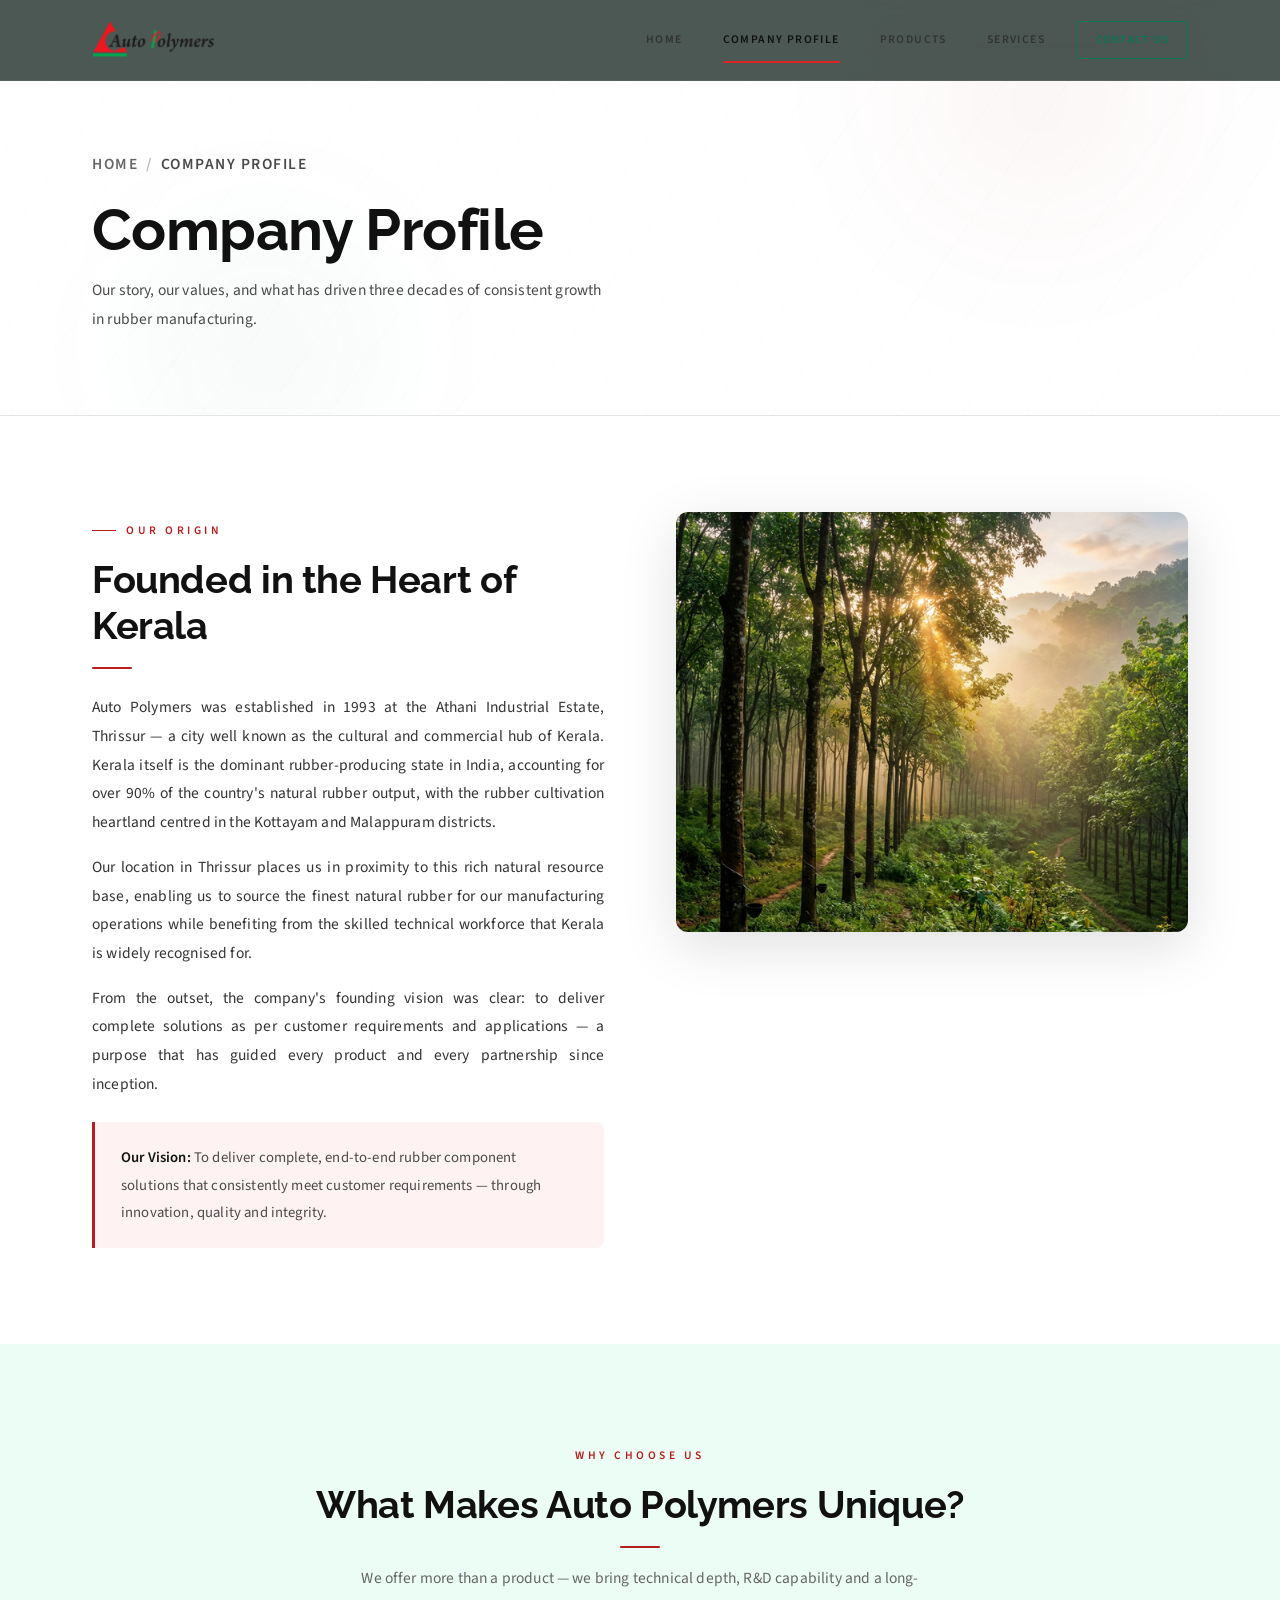
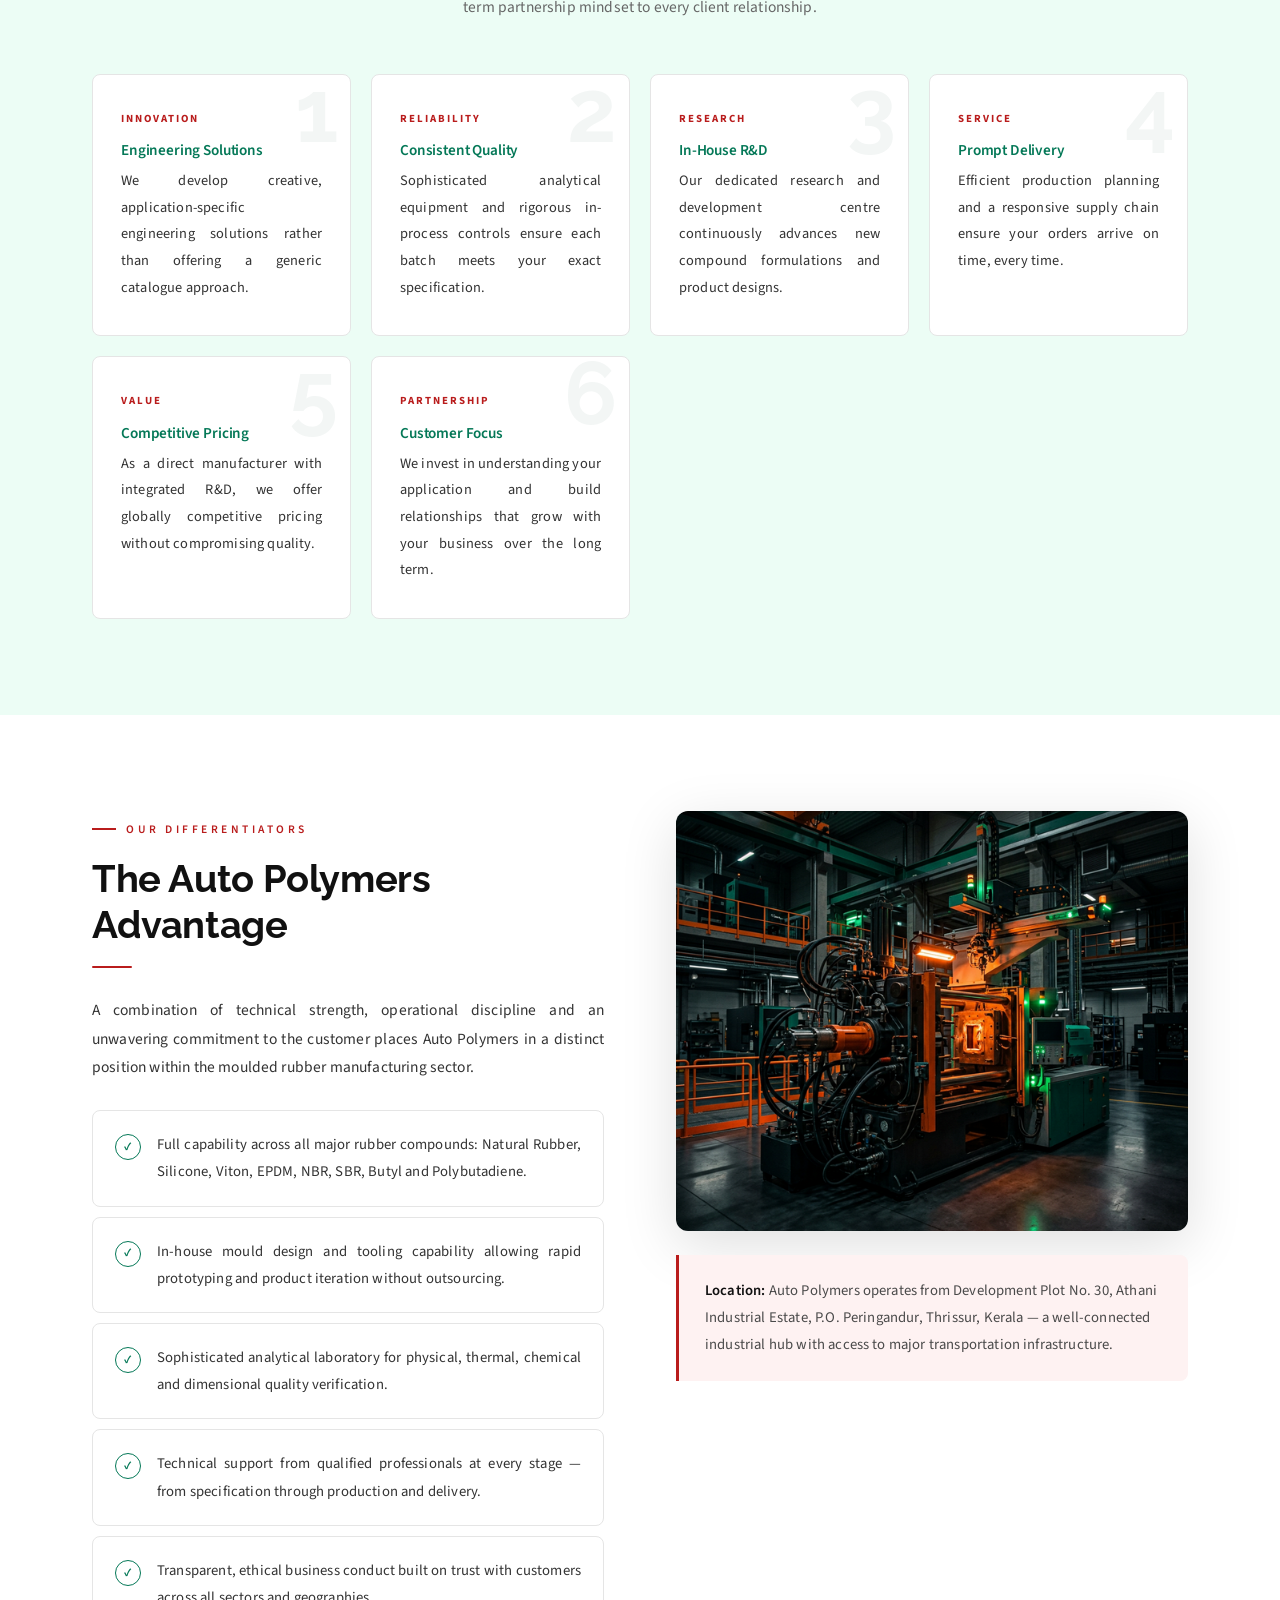
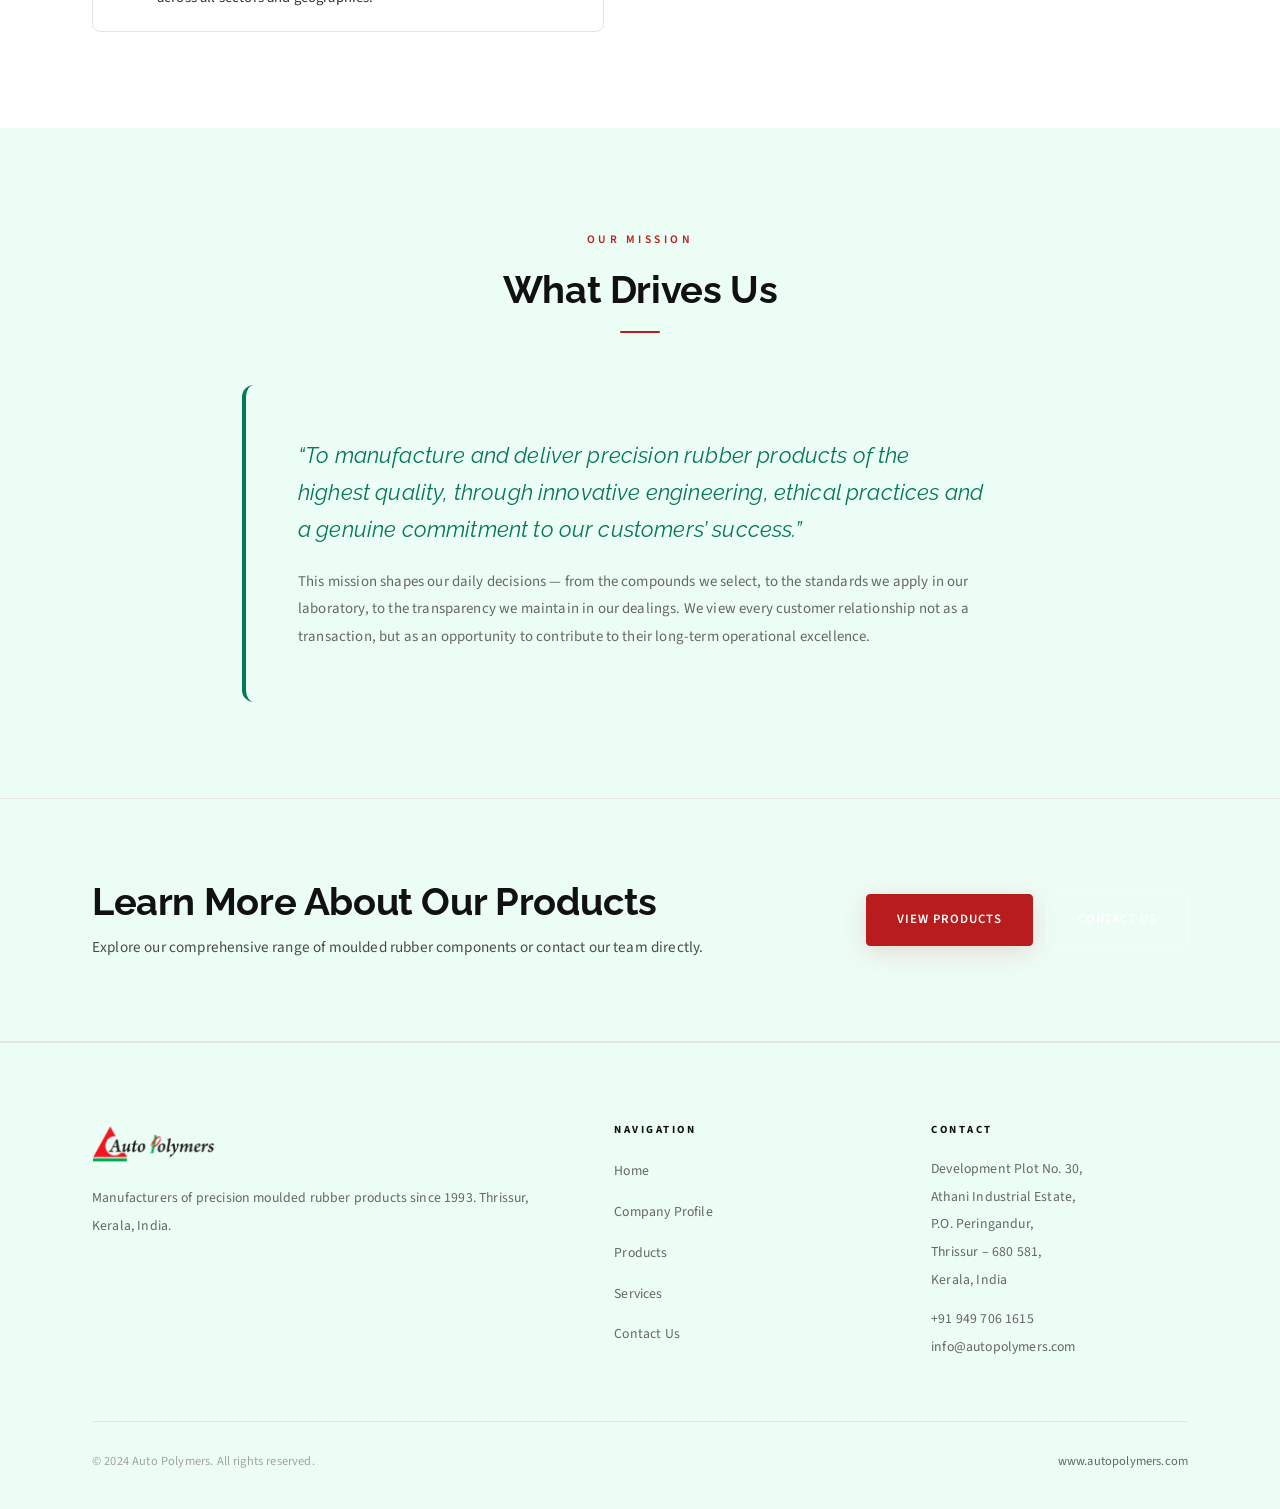
==== company.html @ 1cecef1c "Change to Light Professional Theme with Logo Colors" ====
<!DOCTYPE html>
<html lang="en">

<head>
    <meta charset="UTF-8" />
    <meta name="viewport" content="width=device-width,initial-scale=1.0" />
    <title>Company Profile – Auto Polymers</title>
    <meta name="description"
        content="Learn about Auto Polymers – founded 1993 in Thrissur, Kerala. A leading manufacturer of natural and synthetic moulded rubber products serving multiple industrial sectors." />
    <link rel="stylesheet" href="style.css?v=4" />
</head>

<body>
    <a href="contact.html" class="floating-cta" id="floatingCta">Contact Us <span class="arrow">&#8594;</span></a>
    <button class="back-top" id="backTop" onclick="window.scrollTo({top:0,behavior:'smooth'})"
        aria-label="Back to top">&#8593;</button>

    <nav class="navbar" id="navbar">
        <div class="container nav-inner">
            <a href="index.html" class="nav-logo"><img src="Logo.png" alt="Auto Polymers" /></a>
            <div class="nav-links" id="navLinks">
                <a href="index.html">Home</a>
                <a href="company.html" class="active">Company Profile</a>
                <a href="products.html">Products</a>
                <a href="services.html">Services</a>
                <a href="contact.html" class="nav-cta nav-skip">Contact Us</a>
            </div>
            <div class="nav-toggle" id="navToggle"><span></span><span></span><span></span></div>
        </div>
    </nav>

    <div class="page-hero">
        <div class="page-hero-glow glow-1"></div>
        <div class="page-hero-glow glow-2"></div>
        <div class="container page-hero-content">
            <p class="breadcrumb"><a href="index.html">Home</a><span class="sep">/</span>Company Profile</p>
            <h1>Company Profile</h1>
            <p>Our story, our values, and what has driven three decades of consistent growth in rubber manufacturing.
            </p>
        </div>
    </div>

    <!-- ORIGIN STORY -->
    <section class="section bg-white">
        <div class="container">
            <div class="two-col">
                <div class="reveal-left">
                    <span class="eyebrow">Our Origin</span>
                    <h2>Founded in the Heart of Kerala</h2>
                    <div class="rule" style="margin-bottom:24px;"></div>
                    <p>
                        Auto Polymers was established in 1993 at the Athani Industrial Estate, Thrissur &mdash; a city
                        well known as the cultural and commercial hub of Kerala. Kerala itself is the dominant
                        rubber-producing state in India, accounting for over 90% of the country's natural rubber output,
                        with the rubber cultivation heartland centred in the Kottayam and Malappuram districts.
                    </p>
                    <p style="margin-top:16px;">
                        Our location in Thrissur places us in proximity to this rich natural resource base, enabling us
                        to source the finest natural rubber for our manufacturing operations while benefiting from the
                        skilled technical workforce that Kerala is widely recognised for.
                    </p>
                    <p style="margin-top:16px;">
                        From the outset, the company's founding vision was clear: to deliver complete solutions as per
                        customer requirements and applications &mdash; a purpose that has guided every product and every
                        partnership since inception.
                    </p>
                    <div class="info-box">
                        <p><strong>Our Vision:</strong> To deliver complete, end-to-end rubber component solutions that
                            consistently meet customer requirements &mdash; through innovation, quality and integrity.
                        </p>
                    </div>
                </div>
                <div class="reveal-right rev-d1">
                    <div class="two-col-img">
                        <img src="kerala.png" alt="Rubber plantation in Kerala — origin of Auto Polymers" />
                    </div>
                </div>
            </div>
        </div>
    </section>

    <!-- UNIQUE FACTORS -->
    <section class="section bg-tint">
        <div class="container">
            <div class="sec-head center reveal">
                <span class="eyebrow">Why Choose Us</span>
                <h2>What Makes Auto Polymers Unique?</h2>
                <div class="rule"></div>
                <p>We offer more than a product — we bring technical depth, R&amp;D capability and a long-term
                    partnership mindset to every client relationship.</p>
            </div>
            <div class="unique-grid">
                <div class="unique-card reveal rev-d1">
                    <div class="unique-card-n">1</div>
                    <span class="uc-label">Innovation</span>
                    <h3>Engineering Solutions</h3>
                    <p>We develop creative, application-specific engineering solutions rather than offering a generic
                        catalogue approach.</p>
                </div>
                <div class="unique-card reveal rev-d2">
                    <div class="unique-card-n">2</div>
                    <span class="uc-label">Reliability</span>
                    <h3>Consistent Quality</h3>
                    <p>Sophisticated analytical equipment and rigorous in-process controls ensure each batch meets your
                        exact specification.</p>
                </div>
                <div class="unique-card reveal rev-d3">
                    <div class="unique-card-n">3</div>
                    <span class="uc-label">Research</span>
                    <h3>In-House R&amp;D</h3>
                    <p>Our dedicated research and development centre continuously advances new compound formulations and
                        product designs.</p>
                </div>
                <div class="unique-card reveal rev-d1">
                    <div class="unique-card-n">4</div>
                    <span class="uc-label">Service</span>
                    <h3>Prompt Delivery</h3>
                    <p>Efficient production planning and a responsive supply chain ensure your orders arrive on time,
                        every time.</p>
                </div>
                <div class="unique-card reveal rev-d2">
                    <div class="unique-card-n">5</div>
                    <span class="uc-label">Value</span>
                    <h3>Competitive Pricing</h3>
                    <p>As a direct manufacturer with integrated R&amp;D, we offer globally competitive pricing without
                        compromising quality.</p>
                </div>
                <div class="unique-card reveal rev-d3">
                    <div class="unique-card-n">6</div>
                    <span class="uc-label">Partnership</span>
                    <h3>Customer Focus</h3>
                    <p>We invest in understanding your application and build relationships that grow with your business
                        over the long term.</p>
                </div>
            </div>
        </div>
    </section>

    <!-- DIFFERENTIATORS -->
    <section class="section bg-white">
        <div class="container">
            <div class="two-col" style="align-items:start;">
                <div class="reveal-left">
                    <span class="eyebrow">Our Differentiators</span>
                    <h2>The Auto Polymers Advantage</h2>
                    <div class="rule" style="margin-bottom: 28px;"></div>
                    <p>
                        A combination of technical strength, operational discipline and an unwavering commitment to the
                        customer places Auto Polymers in a distinct position within the moulded rubber manufacturing
                        sector.
                    </p>
                    <div class="diff-list" style="margin-top:28px;">
                        <div class="diff-item">
                            <span class="diff-check">&#10003;</span>
                            <p>Full capability across all major rubber compounds: Natural Rubber, Silicone, Viton, EPDM,
                                NBR, SBR, Butyl and Polybutadiene.</p>
                        </div>
                        <div class="diff-item">
                            <span class="diff-check">&#10003;</span>
                            <p>In-house mould design and tooling capability allowing rapid prototyping and product
                                iteration without outsourcing.</p>
                        </div>
                        <div class="diff-item">
                            <span class="diff-check">&#10003;</span>
                            <p>Sophisticated analytical laboratory for physical, thermal, chemical and dimensional
                                quality verification.</p>
                        </div>
                        <div class="diff-item">
                            <span class="diff-check">&#10003;</span>
                            <p>Technical support from qualified professionals at every stage — from specification
                                through production and delivery.</p>
                        </div>
                        <div class="diff-item">
                            <span class="diff-check">&#10003;</span>
                            <p>Transparent, ethical business conduct built on trust with customers across all sectors
                                and geographies.</p>
                        </div>
                    </div>
                </div>
                <div class="reveal-right rev-d1">
                    <div class="two-col-img">
                        <img src="factory.png" alt="Auto Polymers manufacturing facility — Thrissur, Kerala" />
                    </div>
                    <div class="info-box" style="margin-top:24px;">
                        <p>
                            <strong>Location:</strong> Auto Polymers operates from Development Plot No. 30, Athani
                            Industrial Estate, P.O. Peringandur, Thrissur, Kerala &mdash; a well-connected industrial
                            hub with access to major transportation infrastructure.
                        </p>
                    </div>
                </div>
            </div>
        </div>
    </section>

    <!-- MISSION -->
    <section class="section bg-tint">
        <div class="container" style="max-width:860px;">
            <div class="sec-head center reveal">
                <span class="eyebrow">Our Mission</span>
                <h2>What Drives Us</h2>
                <div class="rule"></div>
            </div>
            <div class="mission-block reveal">
                <blockquote>
                    &ldquo;To manufacture and deliver precision rubber products of the highest quality, through
                    innovative engineering, ethical practices and a genuine commitment to our customers&rsquo;
                    success.&rdquo;
                </blockquote>
                <p>
                    This mission shapes our daily decisions &mdash; from the compounds we select, to the standards we
                    apply in our laboratory, to the transparency we maintain in our dealings. We view every customer
                    relationship not as a transaction, but as an opportunity to contribute to their long-term
                    operational excellence.
                </p>
            </div>
        </div>
    </section>

    <!-- CTA -->
    <div class="cta-band">
        <div class="container">
            <div class="cta-inner">
                <div class="reveal-left">
                    <h2>Learn More About Our Products</h2>
                    <p>Explore our comprehensive range of moulded rubber components or contact our team directly.</p>
                </div>
                <div class="btn-group reveal-right">
                    <a href="products.html" class="btn btn-orange">View Products</a>
                    <a href="contact.html" class="btn btn-ghost">Contact Us</a>
                </div>
            </div>
        </div>
    </div>

    <footer>
        <div class="container">
            <div class="footer-top">
                <div class="f-brand">
                    <img src="Logo.png" alt="Auto Polymers" />
                    <p>Manufacturers of precision moulded rubber products since 1993. Thrissur, Kerala, India.</p>
                </div>
                <div class="f-col">
                    <h4>Navigation</h4>
                    <ul>
                        <li><a href="index.html">Home</a></li>
                        <li><a href="company.html">Company Profile</a></li>
                        <li><a href="products.html">Products</a></li>
                        <li><a href="services.html">Services</a></li>
                        <li><a href="contact.html">Contact Us</a></li>
                    </ul>
                </div>
                <div class="f-col">
                    <h4>Contact</h4>
                    <p>Development Plot No. 30,<br />Athani Industrial Estate,<br />P.O. Peringandur,<br />Thrissur
                        &ndash; 680 581,<br />Kerala, India</p>
                    <p style="margin-top:12px;">
                        <a href="tel:+919497061615">+91 949 706 1615</a><br />
                        <a href="mailto:info@autopolymers.com">info@autopolymers.com</a>
                    </p>
                </div>
            </div>
            <div class="footer-bot">
                <p>&copy; 2024 Auto Polymers. All rights reserved.</p>
                <p><a href="http://www.autopolymers.com">www.autopolymers.com</a></p>
            </div>
        </div>
    </footer>

    <script>
        const nav = document.getElementById('navbar');
        window.addEventListener('scroll', () => nav.classList.toggle('scrolled', window.scrollY > 40));
        document.getElementById('navToggle').addEventListener('click', () => document.getElementById('navLinks').classList.toggle('open'));
        const floatingCta = document.getElementById('floatingCta'), backTop = document.getElementById('backTop');
        window.addEventListener('scroll', () => { const s = window.scrollY > 420; floatingCta.classList.toggle('visible', s); backTop.classList.toggle('visible', s); });
        const obs = new IntersectionObserver(es => es.forEach(e => { if (e.isIntersecting) e.target.classList.add('visible'); }), { threshold: 0.1 });
        document.querySelectorAll('.reveal,.reveal-left,.reveal-right').forEach(el => obs.observe(el));
    </script>
</body>

</html>
---- style.css ----
/* ============================================================
   AUTO POLYMERS — Corporate Design System v4
   Strict professional: no emojis, clean icons, serif headings
   ============================================================ */

@import url('https://fonts.googleapis.com/css2?family=Raleway:ital,wght@0,500;0,600;0,700;1,600&family=Source+Sans+3:wght@300;400;500;600;700&display=swap');

/* ─── Reset ──────────────────────────────────────────────── */
*,
*::before,
*::after {
  box-sizing: border-box;
  margin: 0;
  padding: 0;
}

html {
  scroll-behavior: smooth;
}

img {
  max-width: 100%;
  display: block;
}

a {
  color: inherit;
  text-decoration: none;
}

ul {
  list-style: none;
}

/* ─── Tokens ─────────────────────────────────────────────── */
:root {
  /* Green from Logo (Secondary Accent) */
  --g900: #064e3b;
  --g800: #065f46;
  --g700: #047857;
  --g600: #059669;
  --g500: #10b981;
  --g100: #ecfdf5;

  /* Red from Logo (Primary Accent) */
  --o600: #991b1b;
  --o500: #b91c1c;
  --o400: #dc2626;
  --o100: #fef2f2;

  --wh: #FFFFFF;
  --bg: #FFFFFF;
  --ln: #E5E5E5;
  --t900: #111111;
  --t700: #333333;
  --t600: #4A4A4A;
  --t500: #666666;
  --t300: #A3A3A3;

  --sans: 'Source Sans 3', system-ui, -apple-system, sans-serif;
  --serif: 'Raleway', system-ui, sans-serif;
  --mono: 'Courier New', monospace;

  --sh1: 0 1px 6px rgba(0, 0, 0, .06);
  --sh2: 0 4px 22px rgba(0, 0, 0, .09);
  --sh3: 0 14px 56px rgba(0, 0, 0, .13);
  --sh-o: 0 6px 24px rgba(185, 28, 28, .15);

  --r4: 4px;
  --r8: 8px;
  --r12: 12px;

  --ease: cubic-bezier(.4, 0, .2, 1);
  --spring: cubic-bezier(.34, 1.4, .64, 1);
  --dur: .28s;
  --max: 1160px;
}

/* ─── Base ───────────────────────────────────────────────── */
body {
  font-family: var(--sans);
  font-size: 16px;
  font-weight: 400;
  line-height: 1.85;
  color: var(--t700);
  background: var(--bg);
  letter-spacing: .01em;
}

h1,
h2,
h3,
h4 {
  font-family: var(--serif);
  font-weight: 700;
  color: var(--t900);
  line-height: 1.2;
  letter-spacing: -.01em;
}

h1 {
  font-size: clamp(2.2rem, 5vw, 3.6rem);
}

h2 {
  font-size: clamp(1.7rem, 3vw, 2.4rem);
}

h3 {
  font-size: 1.2rem;
}

p {
  text-align: justify;
  color: var(--t700);
  font-size: .97rem;
  font-weight: 400;
}

li {
  color: var(--t700);
  font-size: .97rem;
}

strong {
  font-weight: 600;
  color: var(--t900);
}

.container {
  max-width: var(--max);
  margin: 0 auto;
  padding: 0 32px;
}

.section {
  padding: 96px 0;
}

.bg-white {
  background: var(--wh);
}

.bg-tint {
  background: var(--g100);
}

.bg-dark {
  background: var(--g100);
}

.bg-darkest {
  background: var(--bg);
}

/* ─── Eyebrow ────────────────────────────────────────────── */
.eyebrow {
  display: inline-flex;
  align-items: center;
  gap: 10px;
  font-family: var(--sans);
  font-size: .72rem;
  font-weight: 600;
  letter-spacing: 3.5px;
  text-transform: uppercase;
  color: var(--o500);
  margin-bottom: 16px;
}

.eyebrow::before {
  content: '';
  display: inline-block;
  width: 24px;
  height: 1.5px;
  background: var(--o500);
}

.eyebrow-light {
  color: rgba(255, 255, 255, .55);
}

.eyebrow-light::before {
  background: rgba(255, 255, 255, .4);
}

/* ─── Section head ───────────────────────────────────────── */
.sec-head {
  margin-bottom: 52px;
}

.sec-head.center {
  text-align: center;
}

.sec-head.center .eyebrow {
  justify-content: center;
}

.sec-head.center .eyebrow::before {
  display: none;
}

.sec-head.center p {
  max-width: 560px;
  margin: 16px auto 0;
  text-align: center;
}

.sec-head p {
  color: var(--t500);
  margin-top: 14px;
  font-size: .97rem;
}

.rule {
  width: 40px;
  height: 2px;
  background: var(--o500);
  border-radius: 1px;
  margin: 18px 0 0;
}

.sec-head.center .rule {
  margin: 18px auto 0;
}

/* ─── Buttons ────────────────────────────────────────────── */
.btn {
  display: inline-flex;
  align-items: center;
  gap: 10px;
  padding: 13px 30px;
  font-family: var(--sans);
  font-size: .8rem;
  font-weight: 600;
  letter-spacing: 1px;
  text-transform: uppercase;
  border-radius: var(--r4);
  border: 1.5px solid transparent;
  cursor: pointer;
  transition: all var(--dur) var(--ease);
}

.btn-arrow::after {
  content: '→';
  font-family: var(--sans);
}

.btn-orange {
  background: var(--o500);
  color: var(--wh);
  box-shadow: var(--sh-o);
  border-color: var(--o500);
}

.btn-orange:hover {
  background: var(--o600);
  border-color: var(--o600);
  transform: translateY(-2px);
  box-shadow: 0 10px 32px rgba(224, 88, 0, .28);
}

.btn-green {
  background: var(--g700);
  color: var(--wh);
  border-color: var(--g700);
}

.btn-green:hover {
  background: var(--g600);
  transform: translateY(-2px);
  box-shadow: var(--sh2);
}

.btn-ghost {
  background: transparent;
  border-color: rgba(255, 255, 255, .35);
  color: var(--wh);
}

.btn-ghost:hover {
  background: rgba(255, 255, 255, .08);
  border-color: rgba(255, 255, 255, .6);
}

.btn-outline {
  background: transparent;
  border-color: var(--g700);
  color: var(--g700);
}

.btn-outline:hover {
  background: var(--g700);
  color: var(--wh);
  transform: translateY(-2px);
}

/* ─── Professional card marker (replaces emojis) ─────────── */
.card-marker {
  width: 48px;
  height: 48px;
  border: 1.5px solid var(--ln);
  border-radius: var(--r4);
  display: flex;
  align-items: center;
  justify-content: center;
  font-family: var(--sans);
  font-size: .68rem;
  font-weight: 700;
  letter-spacing: 1px;
  text-transform: uppercase;
  color: var(--g700);
  margin-bottom: 20px;
  transition: all var(--dur) var(--ease);
  flex-shrink: 0;
}

.card-marker-dark {
  border-color: rgba(255, 255, 255, .15);
  color: rgba(255, 255, 255, .7);
}

/* ─── Navbar ─────────────────────────────────────────────── */
.navbar {
  position: fixed;
  inset: 0 0 auto;
  z-index: 900;
  /* Subtle dark-glass: always anchored, never invisible */
  background: rgba(8, 24, 18, 0.72);
  backdrop-filter: blur(14px);
  -webkit-backdrop-filter: blur(14px);
  border-bottom: 1px solid rgba(255, 255, 255, 0.07);
  transition: background .4s ease, border-color .4s ease, box-shadow .4s ease,
    backdrop-filter .4s ease;
}

/* Clean white state once the user scrolls past the hero */
.navbar.scrolled {
  background: var(--wh);
  border-bottom: 1px solid var(--ln);
  box-shadow: 0 2px 24px rgba(0, 0, 0, .10);
  backdrop-filter: none;
  -webkit-backdrop-filter: none;
}

.nav-inner {
  display: flex;
  align-items: center;
  justify-content: space-between;
  height: 80px;
}

/* Logo — no pill box; just let the dark glass carry it */
.nav-logo {
  display: inline-flex;
  align-items: center;
  transition: opacity .25s ease;
}

.nav-logo:hover {
  opacity: .85;
}

.nav-logo img {
  height: 44px;
}

/* On white scrolled state, the logo sits naturally in its dark color */
.navbar.scrolled .nav-logo img {
  height: 44px;
}

.nav-links {
  display: flex;
  align-items: center;
  gap: 4px;
}

/* Links default: crisp dark text over the light navbar */
.nav-links a {
  font-family: var(--sans);
  font-size: .73rem;
  font-weight: 600;
  letter-spacing: 1.4px;
  text-transform: uppercase;
  color: var(--t700);
  padding: 8px 18px;
  border-radius: var(--r4);
  transition: color .3s ease;
  position: relative;
}

/* Sliding underline indicator */
.nav-links a::after {
  content: '';
  position: absolute;
  bottom: -4px;
  /* Give it more breathing room */
  left: 50%;
  right: 50%;
  height: 1.5px;
  background: var(--o400);
  transition: left .28s var(--ease), right .28s var(--ease);
  border-radius: 1px;
}

.nav-links a:hover,
.nav-links a.active {
  color: var(--t900);
}

.nav-links a:hover::after,
.nav-links a.active::after {
  left: 18px;
  right: 18px;
}

/* Links on white navbar */
.navbar.scrolled .nav-links a {
  color: var(--t600);
}

.navbar.scrolled .nav-links a:hover,
.navbar.scrolled .nav-links a.active {
  color: var(--g700);
}

.navbar.scrolled .nav-links a::after {
  background: var(--o500);
}

/* Contact CTA — clean, well-spaced pill button */
.nav-cta {
  margin-left: 10px;
  padding: 8px 18px !important;
  background: transparent !important;
  color: var(--g700) !important;
  border: 1px solid var(--g700) !important;
  border-radius: var(--r4);
  letter-spacing: 1.2px;
  font-size: .68rem !important;
  font-weight: 600 !important;
  box-shadow: none !important;
  transition: background .25s ease, border-color .25s ease, color .25s ease !important;
}

.navbar.scrolled .nav-cta {
  background: var(--o500) !important;
  color: var(--wh) !important;
  border-color: var(--o500) !important;
}

.nav-cta:hover {
  background: rgba(255, 255, 255, 0.1) !important;
  border-color: var(--wh) !important;
}

.navbar.scrolled .nav-cta:hover {
  background: var(--o600) !important;
  border-color: var(--o600) !important;
  box-shadow: 0 4px 14px rgba(224, 88, 0, .3) !important;
}

.nav-cta::after {
  display: none !important;
}

.nav-skip::after {
  display: none !important;
}

/* Mobile hamburger */
.nav-toggle {
  display: none;
  flex-direction: column;
  gap: 5px;
  cursor: pointer;
}

/* Toggle lines default: white (dark glass bg) */
.nav-toggle span {
  width: 24px;
  height: 1.5px;
  background: rgba(255, 255, 255, .85);
  border-radius: 1px;
  transition: background .35s ease;
}

.navbar.scrolled .nav-toggle span {
  background: var(--t900);
}

/* ─── Floating / Back-to-top ─────────────────────────────── */
.floating-cta {
  position: fixed;
  bottom: 32px;
  right: 32px;
  z-index: 800;
  background: var(--o500);
  color: var(--wh);
  font-family: var(--sans);
  font-size: .72rem;
  font-weight: 600;
  letter-spacing: 1.5px;
  text-transform: uppercase;
  padding: 13px 22px;
  border-radius: var(--r4);
  box-shadow: 0 8px 32px rgba(224, 88, 0, .35);
  transition: all var(--dur) var(--spring);
  display: flex;
  align-items: center;
  gap: 10px;
  cursor: pointer;
  transform: translateY(80px);
  opacity: 0;
}

.floating-cta.visible {
  transform: translateY(0);
  opacity: 1;
}

.floating-cta:hover {
  background: var(--o600);
  transform: translateY(-3px);
  box-shadow: 0 14px 40px rgba(224, 88, 0, .38);
}

.floating-cta .arrow {
  font-family: var(--sans);
  font-size: .9rem;
}

.back-top {
  position: fixed;
  bottom: 32px;
  left: 32px;
  z-index: 800;
  background: var(--g700);
  color: var(--wh);
  width: 42px;
  height: 42px;
  border-radius: var(--r4);
  border: none;
  cursor: pointer;
  font-size: .9rem;
  font-family: var(--sans);
  box-shadow: var(--sh2);
  transform: translateY(80px);
  opacity: 0;
  transition: all var(--dur) var(--spring);
}

.back-top.visible {
  transform: translateY(0);
  opacity: 1;
}

.back-top:hover {
  background: var(--g600);
  transform: translateY(-3px);
}

/* ─── Hero ───────────────────────────────────────────────── */
.hero {
  min-height: 100vh;
  display: flex;
  align-items: center;
  background: var(--bg);
  position: relative;
  overflow: hidden;
  padding-top: 72px;
  padding-bottom: 100px;
}

.hero::before {
  content: '';
  position: absolute;
  inset: 0;
  background-image: repeating-linear-gradient(-55deg,
      rgba(0, 0, 0, .012) 0, rgba(0, 0, 0, .012) 1px,
      transparent 1px, transparent 52px);
  pointer-events: none;
}

/* Soft light orbs */
.hero-orb {
  position: absolute;
  border-radius: 50%;
  filter: blur(110px);
  pointer-events: none;
  animation: orbDrift 14s ease-in-out infinite alternate;
}

.hero-orb-1 {
  width: 560px;
  height: 560px;
  background: rgba(4, 120, 87, .05);
  top: -140px;
  left: -80px;
  animation-delay: 0s;
}

.hero-orb-2 {
  width: 360px;
  height: 360px;
  background: rgba(185, 28, 28, .04);
  top: 10%;
  right: 0;
  animation-delay: 5s;
}

.hero-orb-3 {
  width: 260px;
  height: 260px;
  background: rgba(4, 120, 87, .04);
  bottom: 8%;
  left: 38%;
  animation-delay: 9s;
}

@keyframes orbDrift {
  from {
    transform: translate(0, 0) scale(1);
  }

  to {
    transform: translate(25px, 35px) scale(1.08);
  }
}

.hero-layout {
  display: grid;
  grid-template-columns: 1fr 1fr;
  gap: 72px;
  align-items: center;
  position: relative;
  z-index: 2;
  width: 100%;
}

.hero-left {
  animation: fadeSlideUp .95s var(--ease) both;
}

@keyframes fadeSlideUp {
  from {
    opacity: 0;
    transform: translateY(28px);
  }

  to {
    opacity: 1;
    transform: none;
  }
}

.hero-status {
  display: inline-flex;
  align-items: center;
  gap: 12px;
  border: 1px solid var(--ln);
  border-radius: var(--r4);
  padding: 8px 18px;
  margin-bottom: 32px;
  background: var(--wh);
}

.hero-status .status-dot {
  width: 7px;
  height: 7px;
  background: var(--g600);
  border-radius: 50%;
  animation: dotPulse 2s ease infinite;
}

@keyframes dotPulse {

  0%,
  100% {
    opacity: 1;
    transform: scale(1);
  }

  50% {
    opacity: .4;
    transform: scale(1.4);
  }
}

.hero-status span {
  font-size: .7rem;
  font-weight: 600;
  letter-spacing: 2.5px;
  text-transform: uppercase;
  color: var(--t500);
}

.hero h1 {
  color: var(--t900);
  margin-bottom: 20px;
}

.hero h1 .h1-accent {
  color: var(--o500);
  font-style: italic;
  display: block;
}

/* Typewriter container */
.hero-sub {
  font-family: var(--serif);
  font-size: clamp(1.3rem, 2.2vw, 1.7rem);
  color: var(--t600);
  margin-bottom: 28px;
  min-height: 2em;
  font-weight: 600;
}

.hero-sub .typed-text {
  color: var(--g700);
  border-right: 2px solid var(--o400);
  padding-right: 3px;
  animation: cursorBlink .8s step-end infinite;
}

@keyframes cursorBlink {

  0%,
  100% {
    border-color: var(--o400);
  }

  50% {
    border-color: transparent;
  }
}

.hero-desc {
  color: var(--t600);
  font-size: .97rem;
  text-align: left !important;
  max-width: 440px;
  margin-bottom: 36px;
  line-height: 2;
  font-weight: 400;
}

.hero-btns {
  display: flex;
  gap: 14px;
  margin-bottom: 56px;
  flex-wrap: wrap;
}

.hero-rule {
  height: 1px;
  background: var(--ln);
  margin-bottom: 32px;
}

.hero-metrics {
  display: flex;
  gap: 0;
}

.hero-metric {
  padding: 0 32px 0 0;
  margin-right: 32px;
  border-right: 1px solid var(--ln);
}

.hero-metric:last-child {
  border: none;
  margin: 0;
  padding: 0;
}

.hero-metric strong {
  display: block;
  font-family: var(--serif);
  font-size: 2.1rem;
  color: var(--t900);
  line-height: 1.1;
  font-weight: 700;
}

.hero-metric span {
  font-size: .68rem;
  color: rgba(255, 255, 255, .4);
  text-transform: uppercase;
  letter-spacing: 2px;
  font-weight: 500;
}

/* Bento image grid */
.hero-right {
  display: grid;
  grid-template-columns: 1fr 1fr;
  grid-template-rows: 210px 155px 175px;
  gap: 10px;
  animation: fadeSlideUp .95s .2s var(--ease) both;
}

.hero-cell {
  border-radius: var(--r8);
  overflow: hidden;
  position: relative;
}

.hero-cell img {
  width: 100%;
  height: 100%;
  object-fit: cover;
  transition: transform 7s ease;
}

.hero-cell:hover img {
  transform: scale(1.05);
}

.hero-cell-a {
  grid-row: 1/3;
}

/* .hero-cell-b and .hero-cell-c use inherited grid defaults */

.hero-cell-d {
  grid-column: 1/3;
}

.cell-overlay {
  position: absolute;
  inset: 0;
  background: linear-gradient(180deg, transparent 45%, rgba(8, 24, 18, .72) 100%);
}

.cell-caption {
  position: absolute;
  bottom: 12px;
  left: 14px;
  font-size: .65rem;
  font-weight: 600;
  letter-spacing: 2px;
  text-transform: uppercase;
  color: rgba(255, 255, 255, .72);
}

.cell-tag {
  position: absolute;
  top: 12px;
  right: 12px;
  background: var(--o500);
  color: var(--wh);
  font-size: .62rem;
  font-weight: 700;
  padding: 4px 10px;
  border-radius: var(--r4);
  letter-spacing: 1px;
  text-transform: uppercase;
}

/* Angled bottom */
.hero-angle {
  position: absolute;
  bottom: 0;
  left: 0;
  right: 0;
  height: 80px;
  background: var(--bg);
  clip-path: polygon(0 100%, 100% 0, 100% 100%);
  z-index: 1;
}

/* ─── Ticker ─────────────────────────────────────────────── */
.ticker {
  background: var(--o500);
  padding: 13px 0;
  overflow: hidden;
  white-space: nowrap;
  position: relative;
  z-index: 4;
}

.ticker-track {
  display: inline-flex;
  animation: tickerScroll 32s linear infinite;
}

.ticker-item {
  display: inline-flex;
  align-items: center;
  gap: 12px;
  padding: 0 48px;
  font-family: var(--sans);
  font-size: .7rem;
  font-weight: 700;
  letter-spacing: 2.5px;
  text-transform: uppercase;
  color: var(--wh);
}

.ticker-sep {
  width: 3px;
  height: 3px;
  border-radius: 50%;
  background: rgba(255, 255, 255, .4);
}

@keyframes tickerScroll {
  from {
    transform: translateX(0);
  }

  to {
    transform: translateX(-50%);
  }
}

/* ─── Stats strip ─────────────────────────────────────────── */
.stats-strip {
  background: var(--wh);
}

.stats-row {
  display: grid;
  grid-template-columns: repeat(4, 1fr);
  border: 1px solid var(--ln);
  border-radius: var(--r8);
  overflow: hidden;
  margin: 56px 0;
}

.stat-cell {
  padding: 44px 28px;
  text-align: center;
  border-right: 1px solid var(--ln);
  position: relative;
  transition: background var(--dur) var(--ease);
}

.stat-cell:last-child {
  border-right: none;
}

.stat-cell:hover {
  background: var(--g100);
}

.stat-cell::before {
  content: '';
  position: absolute;
  top: 0;
  left: 0;
  right: 0;
  height: 2px;
  background: var(--o500);
  opacity: 0;
  transition: opacity var(--dur);
}

.stat-cell:hover::before {
  opacity: 1;
}

.stat-cell strong {
  display: block;
  font-family: var(--serif);
  font-size: 2.8rem;
  color: var(--g700);
  line-height: 1;
  margin-bottom: 10px;
}

.stat-cell .sup-o {
  font-size: .6em;
  color: var(--o500);
  vertical-align: super;
}

.stat-cell .label {
  font-size: .67rem;
  color: var(--t300);
  text-transform: uppercase;
  letter-spacing: 2px;
  font-weight: 600;
}

/* ─── Cards grid (products home) ─────────────────────────── */
.cards-grid {
  display: grid;
  grid-template-columns: repeat(auto-fill, minmax(240px, 1fr));
  gap: 20px;
}

.p-card {
  background: var(--wh);
  border-radius: var(--r8);
  padding: 32px 26px;
  border: 1px solid var(--ln);
  transition: all var(--dur) var(--ease);
}

.p-card:hover {
  border-color: rgba(224, 88, 0, .3);
  box-shadow: var(--sh2);
  transform: translateY(-5px);
}

.p-card::before {
  content: '';
  display: block;
  height: 2px;
  width: 0;
  background: var(--o500);
  margin-bottom: 20px;
  transition: width var(--dur) var(--ease);
  border-radius: 1px;
}

.p-card:hover::before {
  width: 36px;
}

.p-card h3 {
  font-family: var(--sans);
  font-size: .92rem;
  font-weight: 600;
  color: var(--t900);
  margin-bottom: 10px;
  letter-spacing: .3px;
}

.p-card p {
  font-size: .88rem;
  color: var(--t500);
}

/* ─── Filter tabs ────────────────────────────────────────── */
.filter-tabs {
  display: flex;
  gap: 8px;
  flex-wrap: wrap;
  justify-content: center;
  margin-bottom: 36px;
}

.filter-tab {
  padding: 8px 20px;
  border-radius: var(--r4);
  border: 1px solid var(--ln);
  background: var(--wh);
  font-family: var(--sans);
  font-size: .72rem;
  font-weight: 600;
  letter-spacing: 1.2px;
  text-transform: uppercase;
  color: var(--t500);
  cursor: pointer;
  transition: all var(--dur) var(--ease);
}

.filter-tab:hover {
  border-color: var(--g700);
  color: var(--g700);
}

.filter-tab.active {
  background: var(--g700);
  border-color: var(--g700);
  color: var(--wh);
}

/* Product grid (filterable) */
.product-grid {
  display: grid;
  grid-template-columns: repeat(auto-fill, minmax(240px, 1fr));
  gap: 20px;
}

.pr-card {
  background: var(--wh);
  border-radius: var(--r8);
  overflow: hidden;
  border: 1px solid var(--ln);
  transition: all var(--dur) var(--ease);
}

.pr-card.hidden {
  display: none;
}

.pr-card:hover {
  border-color: rgba(224, 88, 0, .25);
  box-shadow: var(--sh2);
  transform: translateY(-5px);
}

.pr-card-top {
  background: var(--g800);
  padding: 26px 22px 22px;
  position: relative;
}

.pr-card-top .pr-cat {
  font-size: .63rem;
  font-weight: 700;
  letter-spacing: 2px;
  text-transform: uppercase;
  color: var(--o400);
  margin-bottom: 10px;
  display: block;
}

.pr-card-top h3 {
  color: var(--wh);
  font-family: var(--sans);
  font-size: .9rem;
  font-weight: 600;
  letter-spacing: .3px;
}

.pr-card-body {
  padding: 20px 22px;
}

.pr-card-body p {
  font-size: .87rem;
  color: var(--t500);
  margin-bottom: 14px;
}

.pr-tags {
  display: flex;
  flex-wrap: wrap;
  gap: 6px;
}

.pr-tag {
  padding: 3px 10px;
  border-radius: var(--r4);
  background: var(--g100);
  color: var(--g700);
  font-size: .68rem;
  font-weight: 600;
  letter-spacing: .3px;
}

/* ─── Numbered feature items ─────────────────────────────── */
.feat-list {
  display: flex;
  flex-direction: column;
  gap: 14px;
}

.feat-item {
  display: flex;
  gap: 20px;
  align-items: flex-start;
  padding: 22px 24px;
  background: var(--wh);
  border-radius: var(--r8);
  border: 1px solid var(--ln);
  transition: all var(--dur) var(--ease);
}

.feat-item:hover {
  border-color: rgba(224, 88, 0, .25);
  box-shadow: var(--sh1);
}

.feat-num {
  min-width: 36px;
  height: 36px;
  background: var(--g700);
  border-radius: var(--r4);
  display: flex;
  align-items: center;
  justify-content: center;
  color: var(--wh);
  font-family: var(--serif);
  font-weight: 700;
  font-size: .95rem;
}

.feat-item h3 {
  font-family: var(--sans);
  font-size: .92rem;
  font-weight: 600;
  color: var(--g700);
  margin-bottom: 5px;
  letter-spacing: .2px;
}

.feat-item p {
  font-size: .9rem;
}

/* ─── Unique/numbered big cards ──────────────────────────── */
.unique-grid {
  display: grid;
  grid-template-columns: repeat(auto-fit, minmax(255px, 1fr));
  gap: 20px;
}

.unique-card {
  background: var(--wh);
  border-radius: var(--r8);
  padding: 34px 28px;
  border: 1px solid var(--ln);
  position: relative;
  overflow: hidden;
  transition: all var(--dur) var(--ease);
}

.unique-card-n {
  position: absolute;
  top: -8px;
  right: 12px;
  font-family: var(--serif);
  font-size: 5.5rem;
  font-weight: 700;
  color: rgba(27, 77, 62, .05);
  line-height: 1;
  pointer-events: none;
  transition: color var(--dur);
}

.unique-card:hover {
  border-color: rgba(224, 88, 0, .3);
  box-shadow: var(--sh2);
  transform: translateY(-4px);
}

.unique-card:hover .unique-card-n {
  color: rgba(224, 88, 0, .07);
}

.unique-card::after {
  content: '';
  position: absolute;
  bottom: 0;
  left: 0;
  right: 0;
  height: 2px;
  background: var(--o500);
  transform: scaleX(0);
  transform-origin: left;
  transition: transform var(--dur) var(--ease);
}

.unique-card:hover::after {
  transform: scaleX(1);
}

.uc-label {
  font-size: .68rem;
  font-weight: 700;
  letter-spacing: 2px;
  text-transform: uppercase;
  color: var(--o500);
  margin-bottom: 12px;
  display: block;
}

.unique-card h3 {
  font-family: var(--sans);
  font-size: .95rem;
  font-weight: 600;
  color: var(--g700);
  margin-bottom: 9px;
}

.unique-card p {
  font-size: .9rem;
}

/* ─── Attribute (dark) ───────────────────────────────────── */
.attr-grid {
  display: grid;
  grid-template-columns: repeat(3, 1fr);
  gap: 14px;
}

.attr-card {
  border: 1px solid rgba(255, 255, 255, .08);
  border-radius: var(--r8);
  padding: 34px 24px;
  text-align: left;
  transition: all var(--dur) var(--ease);
  position: relative;
}

.attr-card:hover {
  border-color: rgba(224, 88, 0, .4);
  background: rgba(255, 255, 255, .03);
  transform: translateY(-4px);
}

.attr-label {
  display: block;
  font-size: .65rem;
  font-weight: 700;
  letter-spacing: 2.5px;
  text-transform: uppercase;
  color: var(--o400);
  margin-bottom: 12px;
}

.attr-card h3 {
  font-family: var(--sans);
  font-size: .95rem;
  font-weight: 600;
  color: var(--wh);
  margin-bottom: 8px;
}

.attr-card p {
  font-size: .88rem;
  color: rgba(255, 255, 255, .62);
  text-align: left;
}

/* ─── Pills ──────────────────────────────────────────────── */
.pills {
  display: flex;
  flex-wrap: wrap;
  gap: 10px;
  justify-content: center;
}

.pill {
  padding: 10px 24px;
  border-radius: var(--r4);
  border: 1px solid var(--g700);
  color: var(--g700);
  background: var(--wh);
  font-family: var(--sans);
  font-size: .78rem;
  font-weight: 600;
  letter-spacing: .5px;
  transition: all var(--dur) var(--ease);
}

.pill:hover {
  background: var(--g700);
  color: var(--wh);
  transform: translateY(-2px);
  box-shadow: var(--sh2);
}

.pill-dark {
  border-color: rgba(255, 255, 255, .15);
  color: rgba(255, 255, 255, .72);
  background: transparent;
}

.pill-dark:hover {
  background: var(--o500);
  border-color: var(--o500);
  color: var(--wh);
}

/* ─── Compounds ──────────────────────────────────────────── */
.compounds {
  display: flex;
  flex-wrap: wrap;
  gap: 10px;
}

.compound {
  padding: 8px 18px;
  border-radius: var(--r4);
  border: 1px solid var(--ln);
  background: var(--wh);
  font-family: var(--sans);
  font-size: .8rem;
  font-weight: 600;
  color: var(--g700);
  transition: all var(--dur) var(--ease);
}

.compound:hover {
  background: var(--g700);
  color: var(--wh);
  border-color: var(--g700);
}

/* ─── Detail product cards ───────────────────────────────── */
.pdcard-grid {
  display: grid;
  grid-template-columns: repeat(auto-fit, minmax(290px, 1fr));
  gap: 20px;
}

.pdcard {
  background: var(--wh);
  border-radius: var(--r8);
  overflow: hidden;
  border: 1px solid var(--ln);
  transition: all var(--dur) var(--ease);
}

.pdcard:hover {
  box-shadow: var(--sh2);
  transform: translateY(-5px);
  border-color: transparent;
}

.pdcard-head {
  background: var(--g800);
  padding: 26px 24px;
  display: flex;
  align-items: center;
  gap: 16px;
}

.pdcard-head .pdcard-code {
  width: 44px;
  height: 44px;
  min-width: 44px;
  border: 1px solid rgba(255, 255, 255, .15);
  border-radius: var(--r4);
  display: flex;
  align-items: center;
  justify-content: center;
  font-family: var(--sans);
  font-size: .65rem;
  font-weight: 700;
  letter-spacing: 1px;
  text-transform: uppercase;
  color: rgba(255, 255, 255, .65);
}

.pdcard-head h3 {
  font-family: var(--sans);
  font-size: .92rem;
  font-weight: 600;
  color: var(--wh);
  letter-spacing: .2px;
}

.pdcard-body {
  padding: 22px 24px;
}

.pdcard-body p {
  font-size: .88rem;
  margin-bottom: 14px;
  color: var(--t500);
}

.tags {
  display: flex;
  flex-wrap: wrap;
  gap: 6px;
}

.tag-pill {
  padding: 3px 10px;
  border-radius: var(--r4);
  background: var(--g100);
  color: var(--g700);
  font-size: .68rem;
  font-weight: 600;
}

/* ─── Two-column layout ──────────────────────────────────── */
.two-col {
  display: grid;
  grid-template-columns: 1fr 1fr;
  gap: 72px;
  align-items: start;
}

.two-col-img {
  border-radius: var(--r12);
  overflow: hidden;
  box-shadow: var(--sh3);
}

.two-col-img img {
  width: 100%;
  height: 420px;
  object-fit: cover;
  transition: transform 6s ease;
}

.two-col-img:hover img {
  transform: scale(1.04);
}

.info-box {
  border-left: 3px solid var(--o500);
  padding: 22px 26px;
  background: var(--o100);
  border-radius: 0 var(--r8) var(--r8) 0;
  margin-top: 24px;
}

.info-box p {
  font-size: .92rem;
  color: var(--t600);
  text-align: left;
}

/* ─── Differentiators ────────────────────────────────────── */
.diff-list {
  display: flex;
  flex-direction: column;
  gap: 10px;
}

.diff-item {
  display: flex;
  gap: 16px;
  align-items: flex-start;
  padding: 20px 22px;
  background: var(--wh);
  border-radius: var(--r8);
  border: 1px solid var(--ln);
  transition: all var(--dur) var(--ease);
}

.diff-item:hover {
  border-color: rgba(224, 88, 0, .3);
  box-shadow: var(--sh1);
  transform: translateX(3px);
}

.diff-check {
  min-width: 26px;
  height: 26px;
  border: 1.5px solid var(--g700);
  border-radius: 50%;
  display: flex;
  align-items: center;
  justify-content: center;
  flex-shrink: 0;
  margin-top: 3px;
  font-family: var(--sans);
  font-size: .7rem;
  color: var(--g700);
  font-weight: 700;
}

.diff-item p {
  font-size: .92rem;
}

/* ─── Mission block ──────────────────────────────────────── */
.mission-block {
  background: var(--g100);
  border-radius: var(--r12);
  padding: 52px;
  border-left: 4px solid var(--g700);
}

.mission-block blockquote {
  font-family: var(--serif);
  font-size: 1.4rem;
  font-style: italic;
  color: var(--g700);
  line-height: 1.65;
  margin-bottom: 20px;
  text-align: left;
}

.mission-block p {
  font-size: .93rem;
  text-align: left;
  color: var(--t500);
}

/* ─── Service cards ──────────────────────────────────────── */
.svc-grid {
  display: grid;
  grid-template-columns: repeat(auto-fit, minmax(265px, 1fr));
  gap: 20px;
}

.svc-card {
  background: var(--wh);
  border-radius: var(--r8);
  padding: 34px 28px;
  border: 1px solid var(--ln);
  transition: all var(--dur) var(--ease);
  position: relative;
}

.svc-card::before {
  content: '';
  position: absolute;
  top: 0;
  left: 0;
  right: 0;
  height: 2px;
  background: linear-gradient(90deg, var(--g700), var(--o500));
  border-radius: var(--r4) var(--r4) 0 0;
  transform: scaleX(0);
  transform-origin: left;
  transition: transform var(--dur) var(--ease);
}

.svc-card:hover {
  box-shadow: var(--sh2);
  transform: translateY(-5px);
}

.svc-card:hover::before {
  transform: scaleX(1);
}

.svc-card h3 {
  font-family: var(--sans);
  font-size: .95rem;
  font-weight: 600;
  color: var(--g700);
  margin-bottom: 9px;
}

.svc-card p {
  font-size: .9rem;
  color: var(--t700);
}

/* ─── Process timeline ───────────────────────────────────── */
.timeline {
  max-width: 660px;
  margin: 0 auto;
}

.tl-step {
  display: flex;
  gap: 24px;
  padding-bottom: 36px;
  position: relative;
}

.tl-step:not(:last-child)::before {
  content: '';
  position: absolute;
  left: 18px;
  top: 42px;
  bottom: 0;
  width: 1px;
  background: linear-gradient(180deg, var(--o500), rgba(224, 88, 0, .08));
}

.tl-num {
  min-width: 38px;
  height: 38px;
  background: var(--o500);
  border-radius: var(--r4);
  display: flex;
  align-items: center;
  justify-content: center;
  color: var(--wh);
  font-family: var(--serif);
  font-weight: 700;
  font-size: .95rem;
  flex-shrink: 0;
  position: relative;
  z-index: 1;
}

.tl-body {
  padding-top: 7px;
}

.tl-body h3 {
  font-family: var(--sans);
  font-size: .95rem;
  font-weight: 600;
  color: var(--g700);
  margin-bottom: 5px;
}

.tl-body p {
  font-size: .9rem;
  color: var(--t500);
}

/* ─── Labs ───────────────────────────────────────────────── */
.labs-grid {
  display: grid;
  grid-template-columns: repeat(auto-fit, minmax(175px, 1fr));
  gap: 14px;
}

.lab-card {
  border: 1px solid rgba(255, 255, 255, .08);
  border-radius: var(--r8);
  padding: 28px 20px;
  text-align: center;
  transition: all var(--dur) var(--ease);
}

.lab-card:hover {
  border-color: rgba(224, 88, 0, .4);
  background: rgba(255, 255, 255, .05);
  transform: translateY(-4px);
}

.lab-code {
  display: block;
  font-family: var(--sans);
  font-size: .65rem;
  font-weight: 700;
  letter-spacing: 2px;
  text-transform: uppercase;
  color: var(--o400);
  margin-bottom: 12px;
}

.lab-card h3 {
  font-family: var(--sans);
  font-size: .9rem;
  font-weight: 600;
  color: var(--wh);
  margin-bottom: 6px;
}

.lab-card p {
  font-size: .82rem;
  color: rgba(255, 255, 255, .55);
  text-align: center;
}

/* ─── CTA band ───────────────────────────────────────────── */
.cta-band {
  background: var(--g100);
  padding: 80px 0;
  border-top: 1px solid var(--ln);
  border-bottom: 1px solid var(--ln);
}

.cta-inner {
  display: flex;
  align-items: center;
  justify-content: space-between;
  gap: 40px;
  flex-wrap: wrap;
}

.cta-inner h2 {
  color: var(--t900);
  margin-bottom: 8px;
}

.cta-inner p {
  color: var(--t600);
  font-size: .95rem;
  text-align: left;
}

.cta-inner .btn-group {
  display: flex;
  gap: 14px;
  flex-shrink: 0;
  flex-wrap: wrap;
}

/* ─── Page hero ──────────────────────────────────────────── */
.page-hero {
  padding: 150px 0 82px;
  background: var(--bg);
  position: relative;
  overflow: hidden;
  border-bottom: 1px solid var(--ln);
}

.page-hero::before {
  content: '';
  position: absolute;
  inset: 0;
  background-image: repeating-linear-gradient(-55deg, rgba(0, 0, 0, .012) 0, rgba(0, 0, 0, .012) 1px, transparent 1px, transparent 52px);
}

.page-hero-glow {
  position: absolute;
  border-radius: 50%;
  filter: blur(70px);
  pointer-events: none;
}

.glow-1 {
  width: 280px;
  height: 280px;
  background: rgba(185, 28, 28, .04);
  top: -50px;
  right: 8%;
}

.glow-2 {
  width: 220px;
  height: 220px;
  background: rgba(4, 120, 87, .04);
  bottom: -40px;
  left: 12%;
}

.page-hero-content {
  position: relative;
  z-index: 1;
}

.breadcrumb {
  font-size: .68rem;
  font-weight: 600;
  color: var(--t300);
  letter-spacing: 1.5px;
  text-transform: uppercase;
  margin-bottom: 16px;
}

.breadcrumb a {
  color: var(--t500);
}

.breadcrumb a:hover {
  color: var(--g700);
}

.breadcrumb .sep {
  padding: 0 8px;
  opacity: .4;
}

.page-hero h1 {
  color: var(--t900);
  margin-bottom: 12px;
}

.page-hero p {
  color: var(--t600);
  font-size: .97rem;
  text-align: left;
  max-width: 520px;
}

/* ─── Contact ────────────────────────────────────────────── */
.contact-grid {
  display: grid;
  grid-template-columns: 1fr 1.1fr;
  gap: 56px;
  align-items: start;
}

.contact-sidebar {
  background: var(--g100);
  border-radius: var(--r12);
  padding: 46px 40px;
  position: relative;
  overflow: hidden;
  border: 1px solid var(--ln);
}

.contact-sidebar::before {
  content: '';
  position: absolute;
  top: -60px;
  right: -60px;
  width: 180px;
  height: 180px;
  background: rgba(185, 28, 28, .06);
  border-radius: 50%;
  filter: blur(40px);
}

.contact-sidebar h2 {
  color: var(--t900);
  margin-bottom: 8px;
}

.contact-sidebar>p {
  color: var(--t600);
  font-size: .92rem;
  text-align: left;
  margin-bottom: 36px;
}

.c-detail {
  margin-bottom: 26px;
}

.c-label {
  font-size: .65rem;
  font-weight: 700;
  letter-spacing: 3px;
  text-transform: uppercase;
  color: var(--g700);
  margin-bottom: 9px;
}

.c-detail p,
.c-detail address {
  font-style: normal;
  color: var(--t700);
  text-align: left;
  line-height: 1.95;
  font-size: .92rem;
}

.c-detail a {
  color: var(--t600);
}

.c-detail a:hover {
  color: var(--g700);
}

.c-divider {
  height: 1px;
  background: var(--ln);
  margin: 22px 0;
}

.contact-form {
  background: var(--wh);
  border-radius: var(--r12);
  padding: 46px 42px;
  border: 1px solid var(--ln);
}

.contact-form h3 {
  color: var(--t900);
  margin-bottom: 6px;
}

.contact-form>p {
  color: var(--t500);
  font-size: .92rem;
  text-align: left;
  margin-bottom: 28px;
}

.form-row {
  display: grid;
  grid-template-columns: 1fr 1fr;
  gap: 16px;
}

.f-group {
  margin-bottom: 18px;
}

.f-group label {
  display: block;
  font-size: .68rem;
  font-weight: 700;
  color: var(--t900);
  letter-spacing: 1.5px;
  text-transform: uppercase;
  margin-bottom: 8px;
}

.f-group input,
.f-group select,
.f-group textarea {
  width: 100%;
  padding: 13px 15px;
  border: 1px solid var(--ln);
  border-radius: var(--r4);
  font-family: var(--sans);
  font-size: .9rem;
  color: var(--t900);
  background: var(--bg);
  outline: none;
  transition: all var(--dur) var(--ease);
}

.f-group input:focus,
.f-group select:focus,
.f-group textarea:focus {
  border-color: var(--g700);
  background: var(--wh);
  box-shadow: 0 0 0 3px rgba(27, 77, 62, .1);
}

.f-group textarea {
  min-height: 130px;
  resize: vertical;
}

/* ─── Footer ─────────────────────────────────────────────── */
footer {
  background: var(--g100);
  color: var(--t600);
  padding: 80px 0 36px;
  border-top: 1px solid var(--ln);
}

.footer-top {
  display: grid;
  grid-template-columns: 1.8fr 1fr 1fr;
  gap: 60px;
  margin-bottom: 60px;
}

.f-brand img {
  height: 44px;
  margin-bottom: 18px;
}

.f-brand p {
  font-size: .86rem;
  line-height: 2;
  text-align: left;
  color: var(--t500);
}

.f-col h4 {
  font-family: var(--sans);
  font-size: .68rem;
  font-weight: 700;
  letter-spacing: 2.5px;
  text-transform: uppercase;
  color: var(--t900);
  margin-bottom: 20px;
}

.f-col ul li {
  margin-bottom: 12px;
}

.f-col ul li a {
  font-size: .86rem;
  color: var(--t500);
  transition: color var(--dur);
}

.f-col ul li a:hover {
  color: var(--g700);
}

.f-col p {
  font-size: .86rem;
  line-height: 2;
  text-align: left;
  color: var(--t500);
}

.footer-bot {
  border-top: 1px solid var(--ln);
  padding-top: 28px;
  display: flex;
  justify-content: space-between;
  align-items: center;
  flex-wrap: wrap;
  gap: 12px;
}

.footer-bot p {
  font-size: .78rem;
  color: var(--t300);
  text-align: left;
}

.footer-bot a {
  color: var(--t500);
}

.footer-bot a:hover {
  color: var(--g700);
}

/* ─── Scroll reveal ──────────────────────────────────────── */
.reveal {
  opacity: 0;
  transform: translateY(24px);
  transition: opacity .6s var(--ease), transform .6s var(--ease);
}

.reveal.visible {
  opacity: 1;
  transform: none;
}

.reveal-left {
  opacity: 0;
  transform: translateX(-24px);
  transition: opacity .6s var(--ease), transform .6s var(--ease);
}

.reveal-right {
  opacity: 0;
  transform: translateX(24px);
  transition: opacity .6s var(--ease), transform .6s var(--ease);
}

.reveal-left.visible,
.reveal-right.visible {
  opacity: 1;
  transform: none;
}

.rev-d1 {
  transition-delay: .1s;
}

.rev-d2 {
  transition-delay: .2s;
}

.rev-d3 {
  transition-delay: .3s;
}

.rev-d4 {
  transition-delay: .4s;
}

/* ─── Responsive ─────────────────────────────────────────── */
@media (max-width:1024px) {
  .hero-layout {
    grid-template-columns: 1fr;
  }

  .hero-right {
    display: none;
  }

  .two-col {
    grid-template-columns: 1fr;
  }

  .contact-grid {
    grid-template-columns: 1fr;
  }

  .attr-grid {
    grid-template-columns: repeat(2, 1fr);
  }

  .stats-row {
    grid-template-columns: repeat(2, 1fr);
  }

  .stats-row .stat-cell:nth-child(2) {
    border-right: none;
  }

  .stats-row .stat-cell:nth-child(3) {
    border-top: 1px solid var(--ln);
  }

  .footer-top {
    grid-template-columns: 1fr 1fr;
  }

  .cta-inner {
    flex-direction: column;
  }

  .cta-inner p {
    text-align: center;
  }
}

@media (max-width:640px) {
  .nav-links {
    display: none;
    flex-direction: column;
    position: fixed;
    top: 72px;
    left: 0;
    right: 0;
    background: var(--wh);
    backdrop-filter: none;
    padding: 20px 24px 30px;
    gap: 4px;
    z-index: 899;
    border-top: 1px solid var(--ln);
    box-shadow: 0 8px 24px rgba(0, 0, 0, .10);
  }

  .nav-links.open {
    display: flex;
  }

  .nav-toggle {
    display: flex;
  }

  .attr-grid {
    grid-template-columns: 1fr 1fr;
  }

  .form-row {
    grid-template-columns: 1fr;
  }

  .footer-top {
    grid-template-columns: 1fr;
    gap: 32px;
  }

  .contact-form {
    padding: 28px 20px;
  }

  .contact-sidebar {
    padding: 32px 24px;
  }

  .floating-cta span:not(.arrow) {
    display: none;
  }

  .floating-cta {
    padding: 13px 16px;
  }

  .section {
    padding: 72px 0;
  }

  .hero-metrics {
    flex-direction: column;
    gap: 18px;
  }

  .hero-metric {
    border-right: none;
    border-bottom: 1px solid rgba(255, 255, 255, .08);
    padding: 0 0 18px;
    margin: 0;
  }

  .hero-metric:last-child {
    border-bottom: none;
    padding-bottom: 0;
  }
}

@media (max-width:420px) {
  .attr-grid {
    grid-template-columns: 1fr;
  }
}
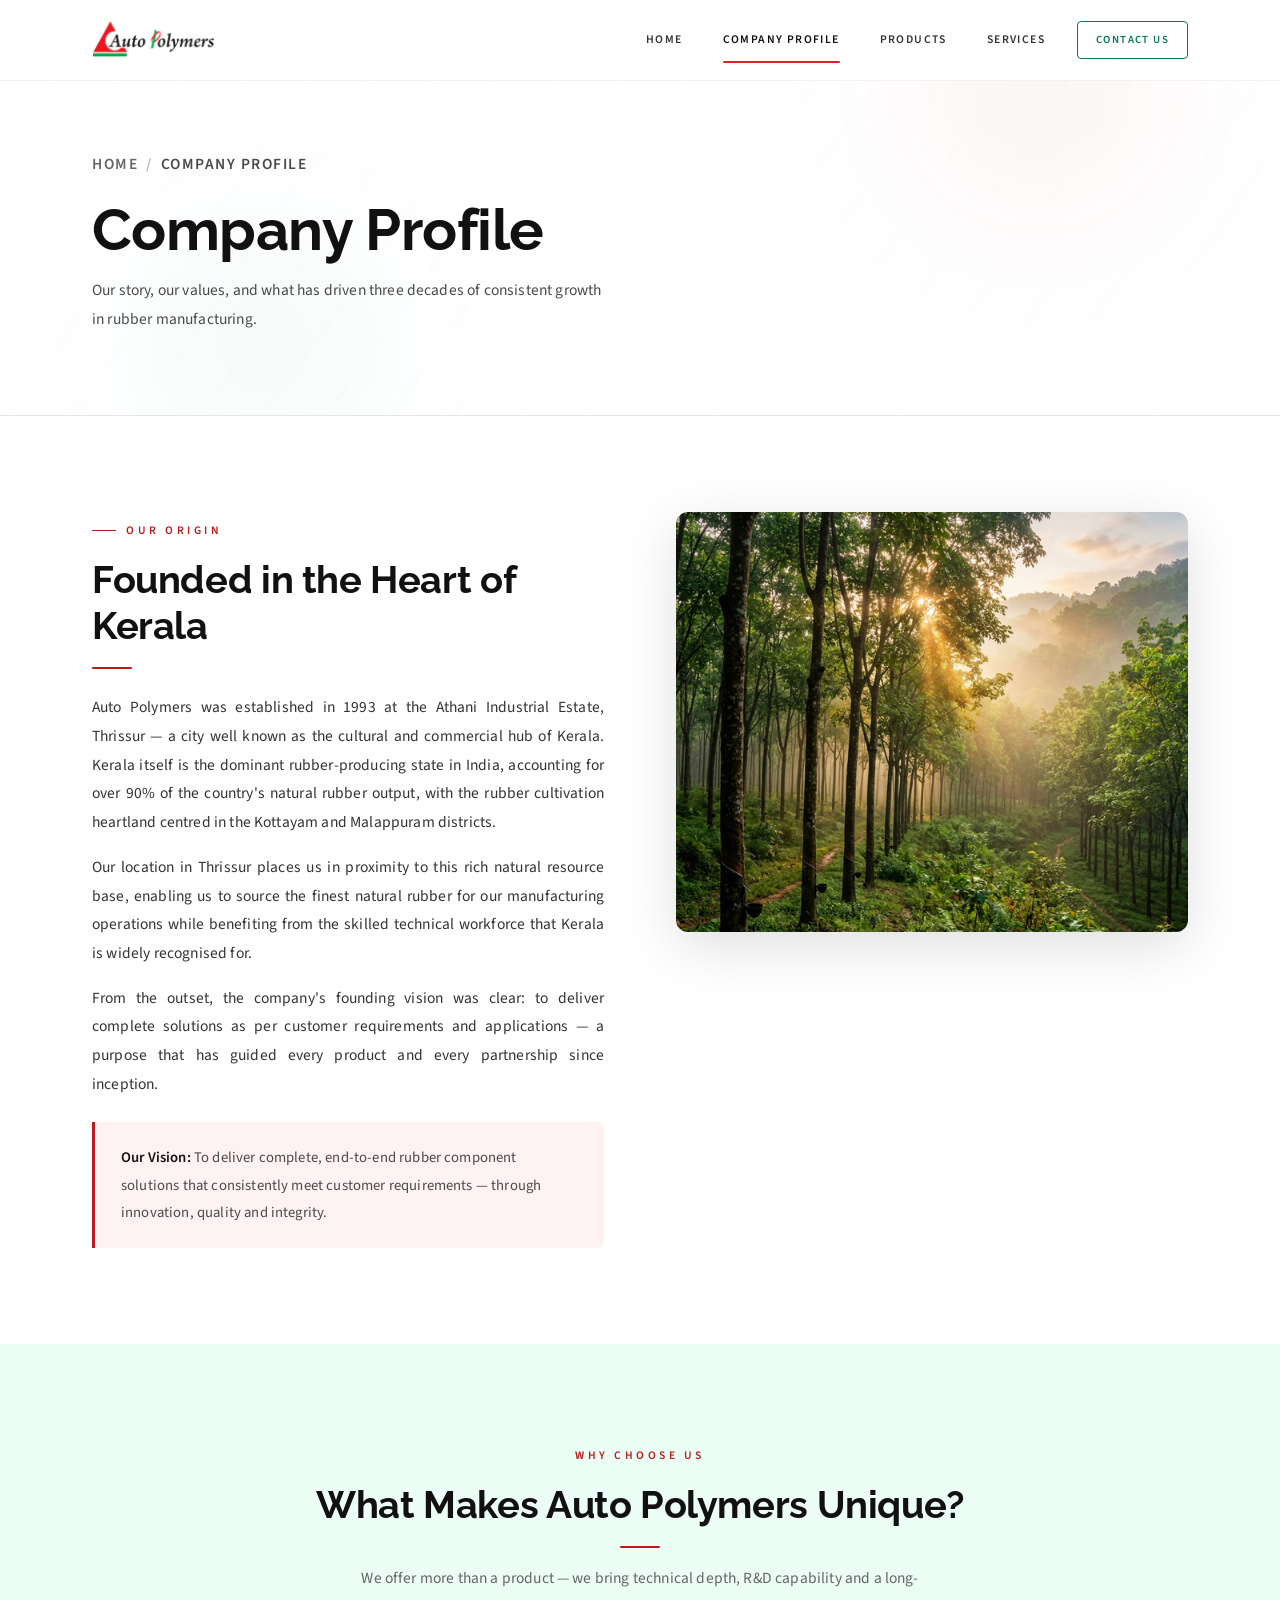
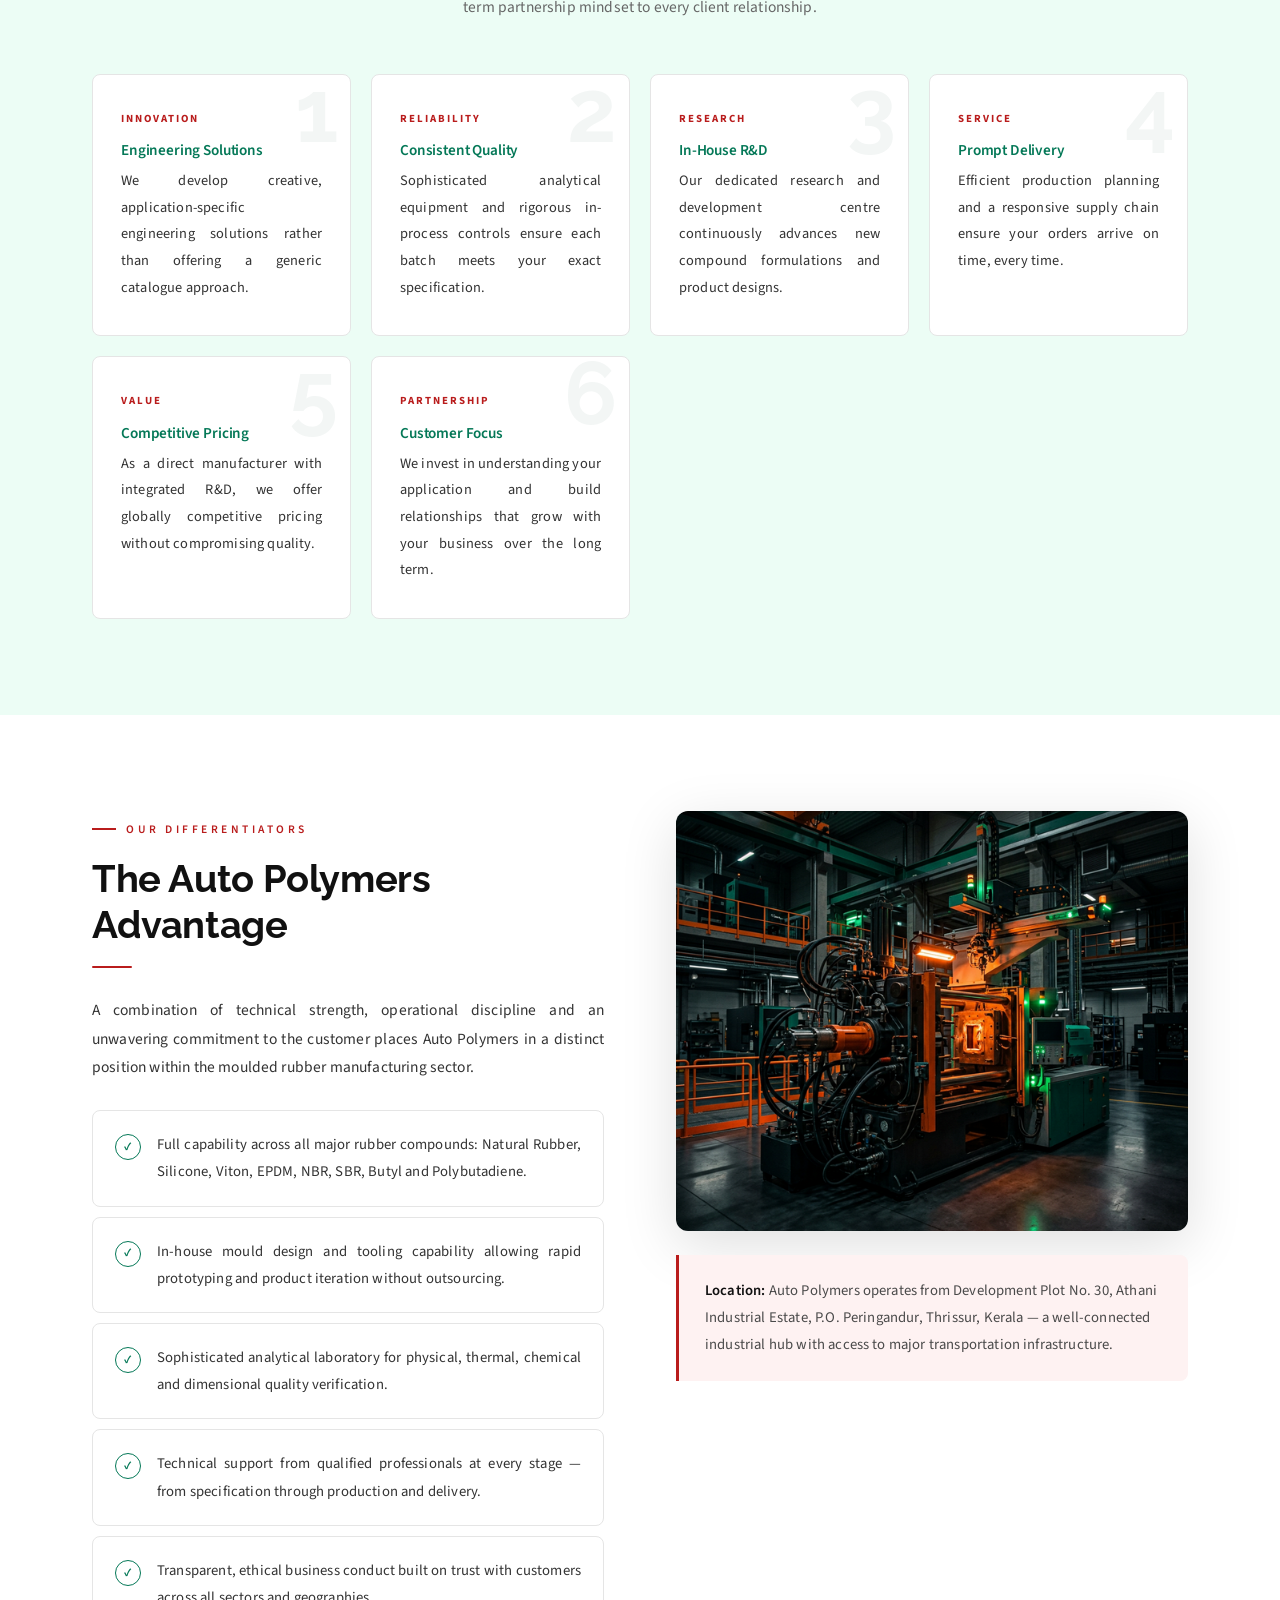
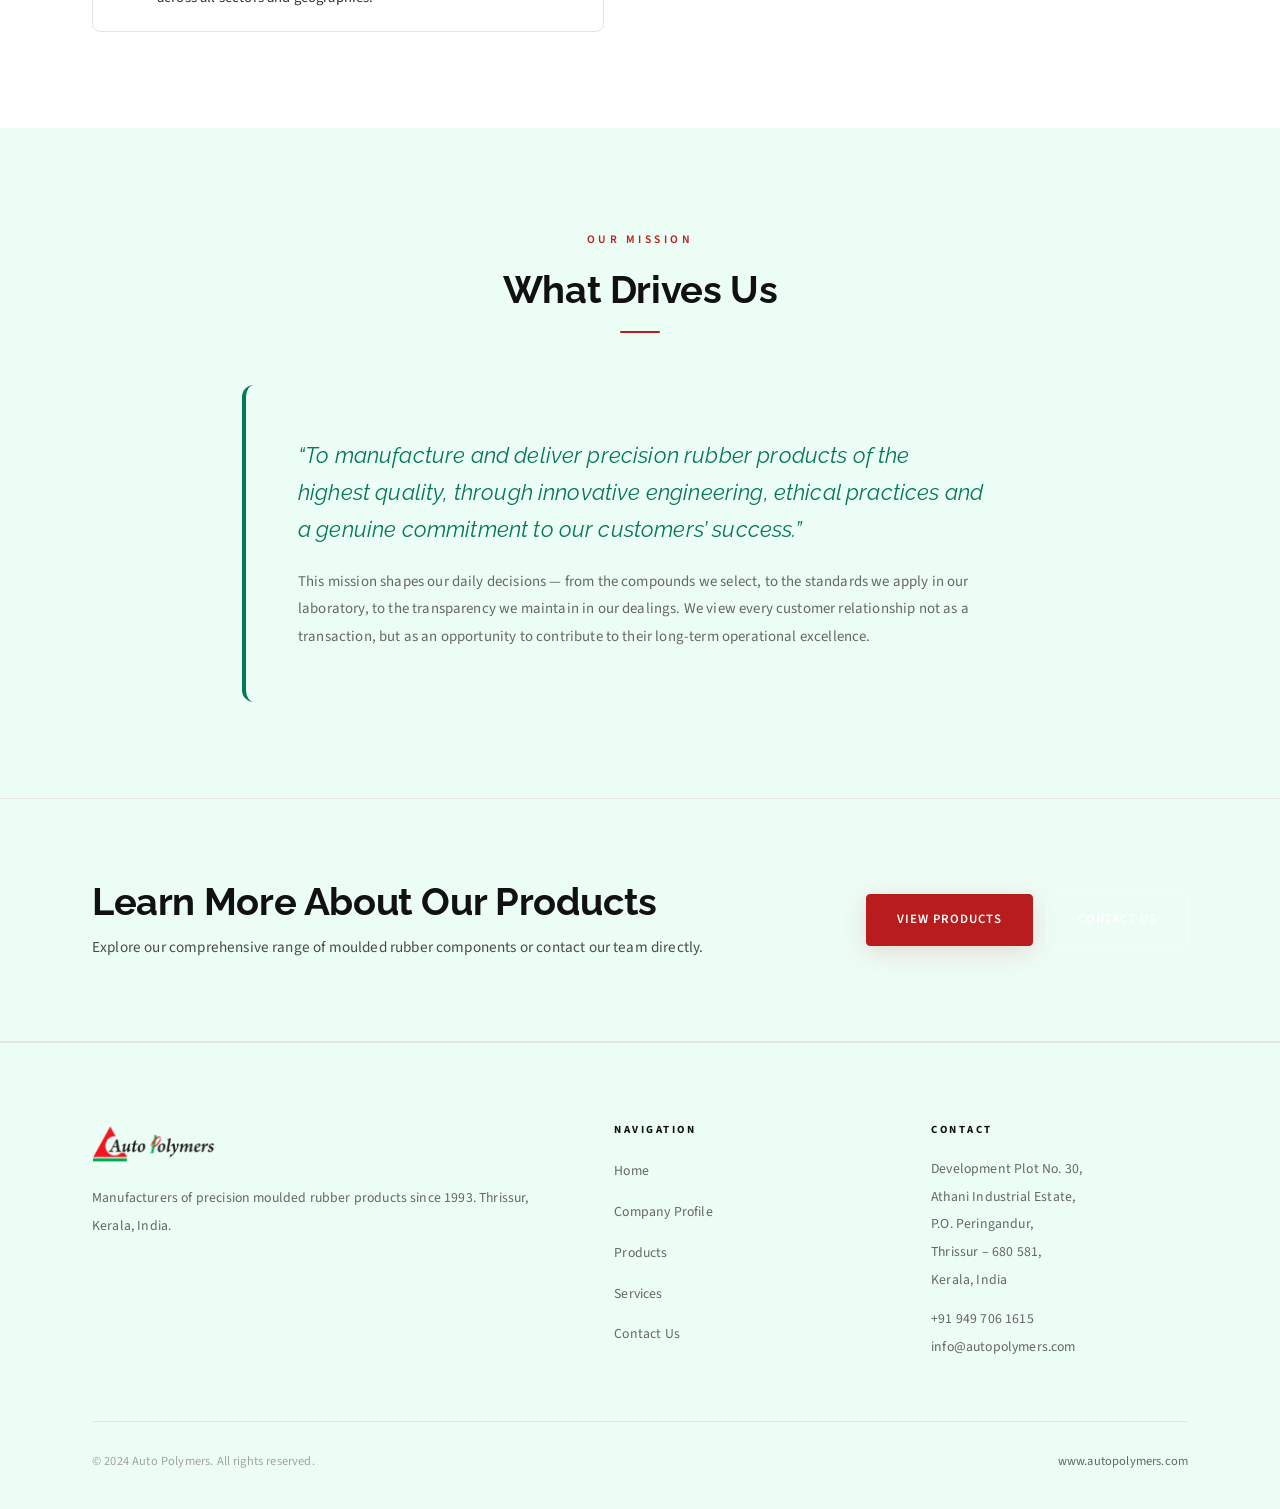
==== commit 601cc02b: "Fix dark navbar background and legibility issues in light theme" ====
--- a/company.html
+++ b/company.html
@@ -7,7 +7,7 @@
     <title>Company Profile – Auto Polymers</title>
     <meta name="description"
         content="Learn about Auto Polymers – founded 1993 in Thrissur, Kerala. A leading manufacturer of natural and synthetic moulded rubber products serving multiple industrial sectors." />
-    <link rel="stylesheet" href="style.css?v=4" />
+    <link rel="stylesheet" href="style.css?v=5" />
 </head>
 
 <body>
--- a/style.css
+++ b/style.css
@@ -325,11 +325,11 @@
   position: fixed;
   inset: 0 0 auto;
   z-index: 900;
-  /* Subtle dark-glass: always anchored, never invisible */
-  background: rgba(8, 24, 18, 0.72);
+  /* Subtle light-glass: always anchored */
+  background: rgba(255, 255, 255, 0.85);
   backdrop-filter: blur(14px);
   -webkit-backdrop-filter: blur(14px);
-  border-bottom: 1px solid rgba(255, 255, 255, 0.07);
+  border-bottom: 1px solid rgba(0, 0, 0, 0.05);
   transition: background .4s ease, border-color .4s ease, box-shadow .4s ease,
     backdrop-filter .4s ease;
 }
@@ -477,11 +477,11 @@
   cursor: pointer;
 }
 
-/* Toggle lines default: white (dark glass bg) */
+/* Toggle lines default: dark */
 .nav-toggle span {
   width: 24px;
   height: 1.5px;
-  background: rgba(255, 255, 255, .85);
+  background: var(--t900);
   border-radius: 1px;
   transition: background .35s ease;
 }
@@ -1350,8 +1350,8 @@
 }
 
 .pill-dark {
-  border-color: rgba(255, 255, 255, .15);
-  color: rgba(255, 255, 255, .72);
+  border-color: var(--ln);
+  color: var(--t700);
   background: transparent;
 }
 
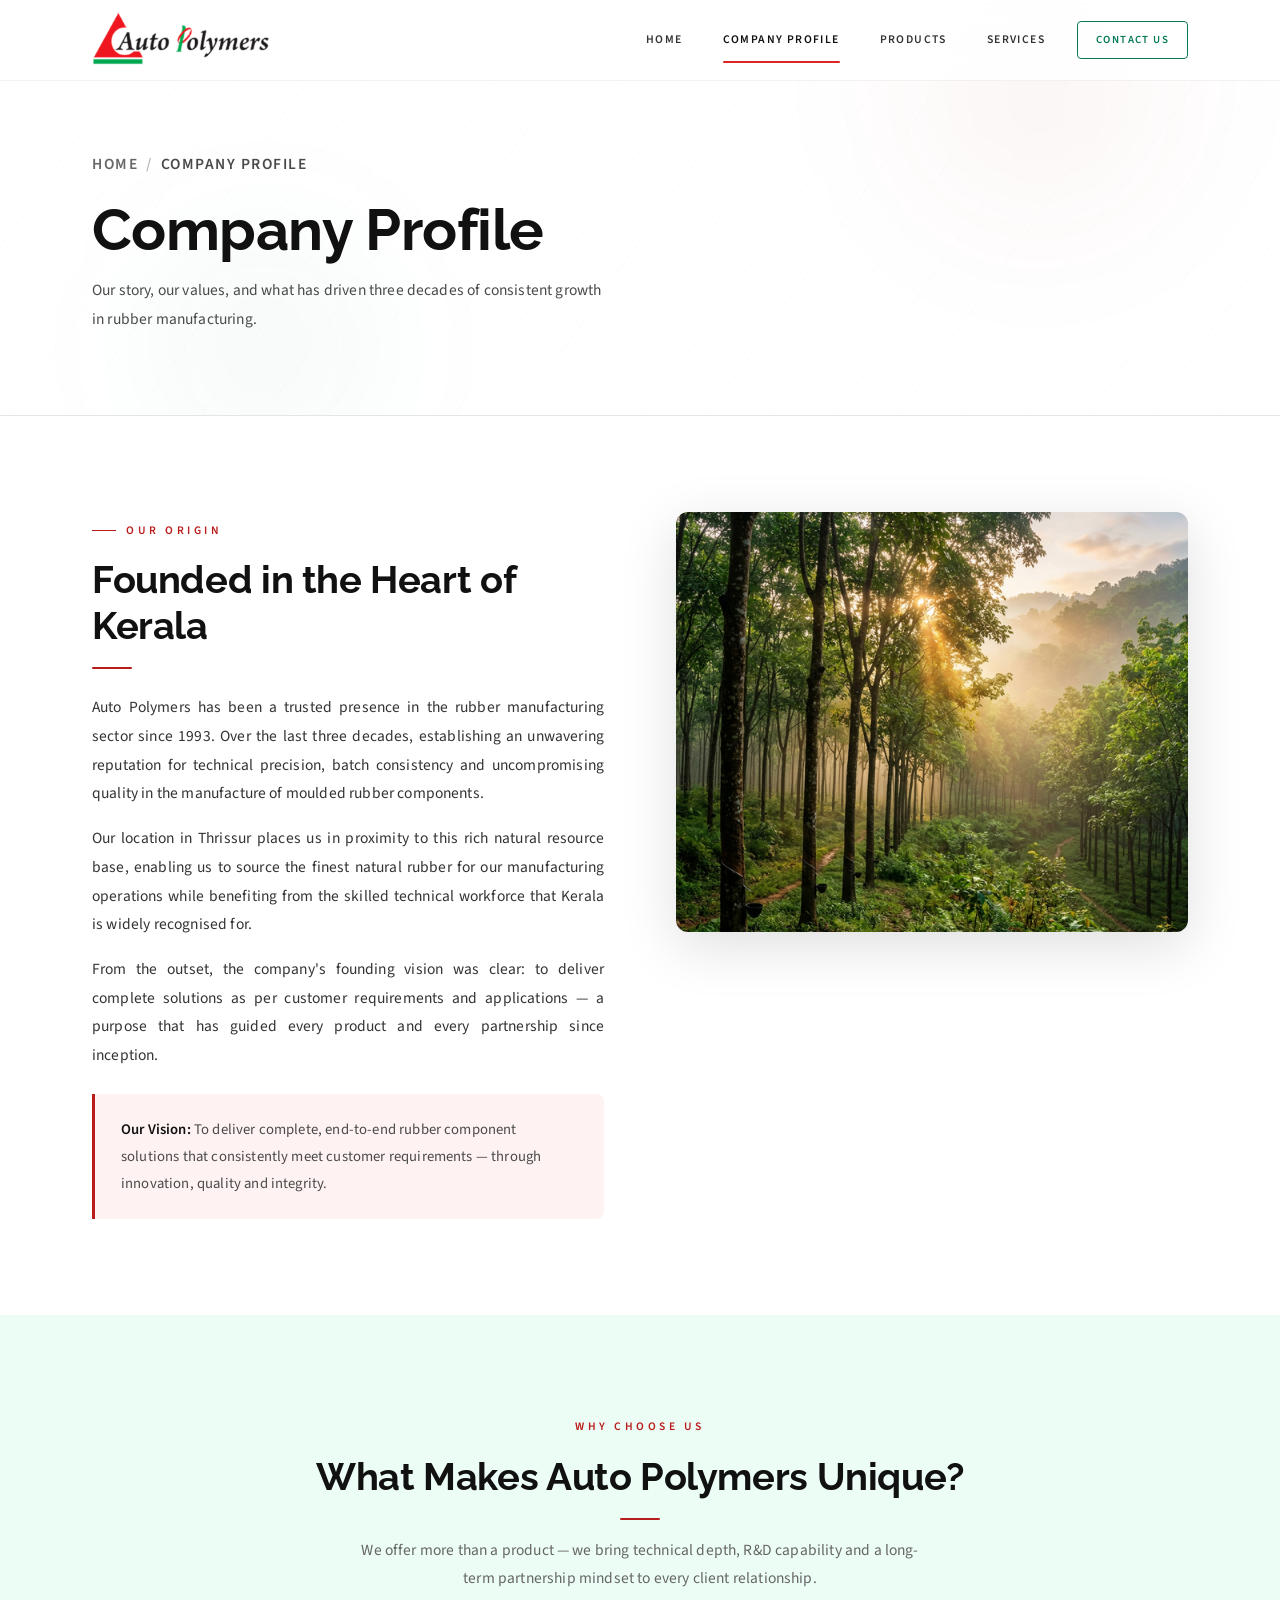
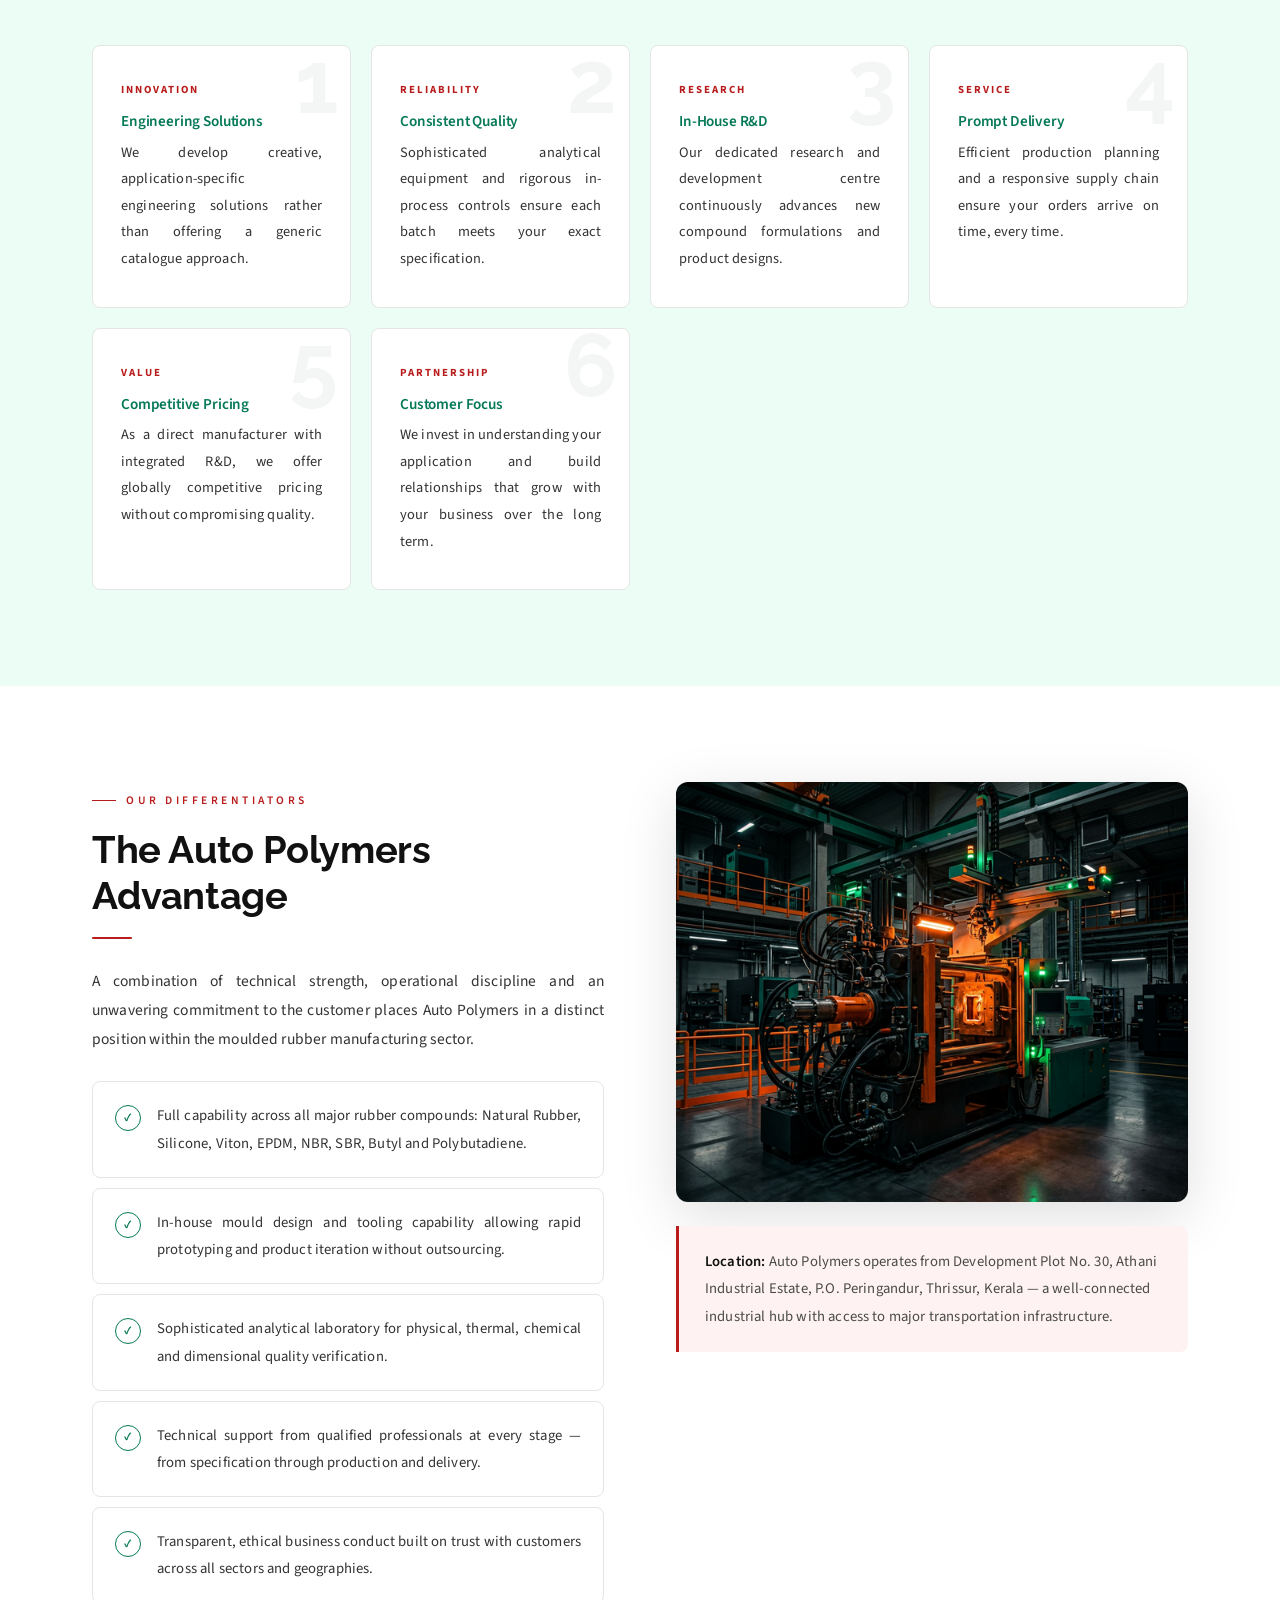
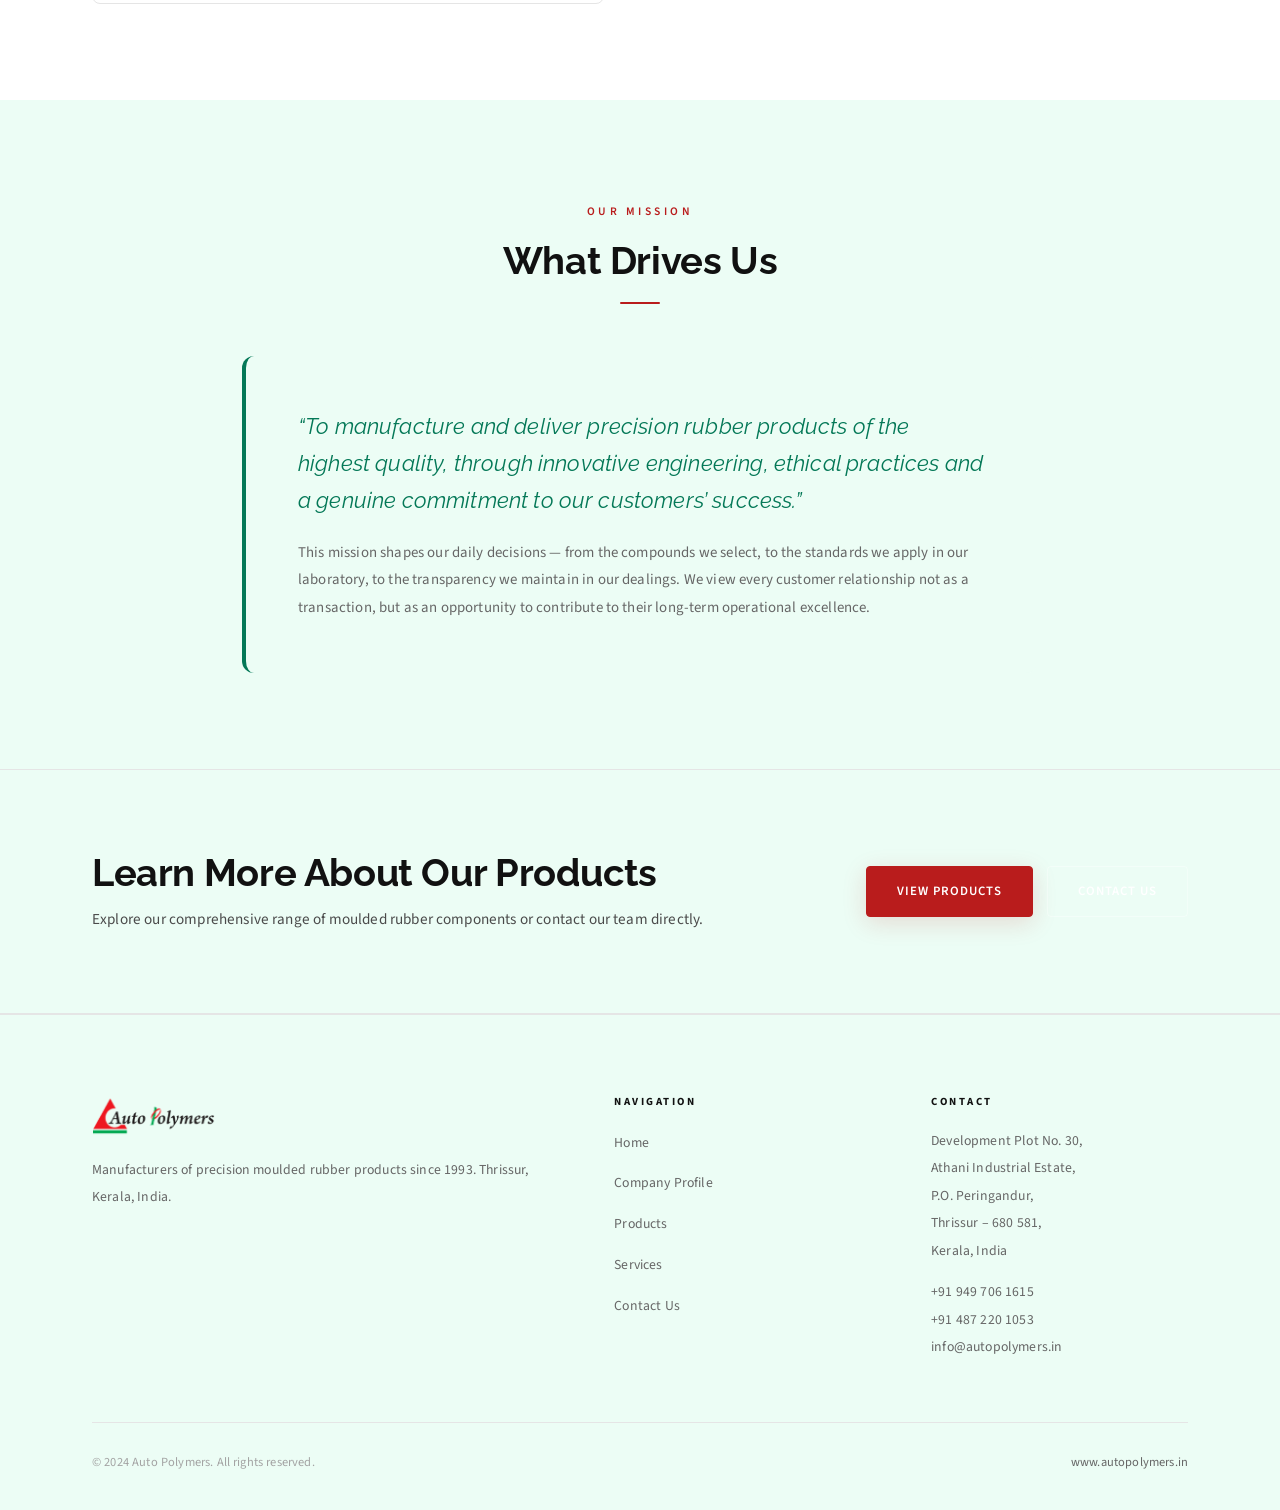
==== commit f182e804: "readme set akki" ====
--- a/company.html
+++ b/company.html
@@ -7,7 +7,7 @@
     <title>Company Profile – Auto Polymers</title>
     <meta name="description"
         content="Learn about Auto Polymers – founded 1993 in Thrissur, Kerala. A leading manufacturer of natural and synthetic moulded rubber products serving multiple industrial sectors." />
-    <link rel="stylesheet" href="style.css?v=5" />
+    <link rel="stylesheet" href="style.css?v=6" />
 </head>
 
 <body>
@@ -49,10 +49,10 @@
                     <h2>Founded in the Heart of Kerala</h2>
                     <div class="rule" style="margin-bottom:24px;"></div>
                     <p>
-                        Auto Polymers was established in 1993 at the Athani Industrial Estate, Thrissur &mdash; a city
-                        well known as the cultural and commercial hub of Kerala. Kerala itself is the dominant
-                        rubber-producing state in India, accounting for over 90% of the country's natural rubber output,
-                        with the rubber cultivation heartland centred in the Kottayam and Malappuram districts.
+                        Auto Polymers has been a trusted presence in the rubber manufacturing sector since 1993. Over
+                        the last three decades, establishing an unwavering reputation for technical precision, batch
+                        consistency and
+                        uncompromising quality in the manufacture of moulded rubber components.
                     </p>
                     <p style="margin-top:16px;">
                         Our location in Thrissur places us in proximity to this rich natural resource base, enabling us
@@ -254,15 +254,16 @@
                     <h4>Contact</h4>
                     <p>Development Plot No. 30,<br />Athani Industrial Estate,<br />P.O. Peringandur,<br />Thrissur
                         &ndash; 680 581,<br />Kerala, India</p>
-                    <p style="margin-top:12px;">
+                    <p style="margin-top:14px;">
                         <a href="tel:+919497061615">+91 949 706 1615</a><br />
-                        <a href="mailto:info@autopolymers.com">info@autopolymers.com</a>
+                        <a href="tel:+914872201053">+91 487 220 1053</a><br />
+                        <a href="mailto:info@autopolymers.in">info@autopolymers.in</a>
                     </p>
                 </div>
             </div>
             <div class="footer-bot">
                 <p>&copy; 2024 Auto Polymers. All rights reserved.</p>
-                <p><a href="http://www.autopolymers.com">www.autopolymers.com</a></p>
+                <p><a href="http://www.autopolymers.in">www.autopolymers.in</a></p>
             </div>
         </div>
     </footer>
--- a/style.css
+++ b/style.css
@@ -362,12 +362,12 @@
 }
 
 .nav-logo img {
-  height: 44px;
-}
-
-/* On white scrolled state, the logo sits naturally in its dark color */
+  height: 64px;
+}
+
 .navbar.scrolled .nav-logo img {
-  height: 44px;
+  height: 56px;
+  /* Slightly smaller when scrolled */
 }
 
 .nav-links {
@@ -787,10 +787,10 @@
 
 .hero-metric span {
   font-size: .68rem;
-  color: rgba(255, 255, 255, .4);
+  color: var(--t500);
   text-transform: uppercase;
   letter-spacing: 2px;
-  font-weight: 500;
+  font-weight: 600;
 }
 
 /* Bento image grid */
@@ -1283,18 +1283,20 @@
 }
 
 .attr-card {
-  border: 1px solid rgba(255, 255, 255, .08);
+  border: 1px solid var(--ln);
   border-radius: var(--r8);
   padding: 34px 24px;
   text-align: left;
   transition: all var(--dur) var(--ease);
   position: relative;
+  background: var(--wh);
 }
 
 .attr-card:hover {
-  border-color: rgba(224, 88, 0, .4);
-  background: rgba(255, 255, 255, .03);
+  border-color: var(--o400);
+  background: var(--bg);
   transform: translateY(-4px);
+  box-shadow: var(--sh1);
 }
 
 .attr-label {
@@ -1311,13 +1313,13 @@
   font-family: var(--sans);
   font-size: .95rem;
   font-weight: 600;
-  color: var(--wh);
+  color: var(--t900);
   margin-bottom: 8px;
 }
 
 .attr-card p {
   font-size: .88rem;
-  color: rgba(255, 255, 255, .62);
+  color: var(--t600);
   text-align: left;
 }
 
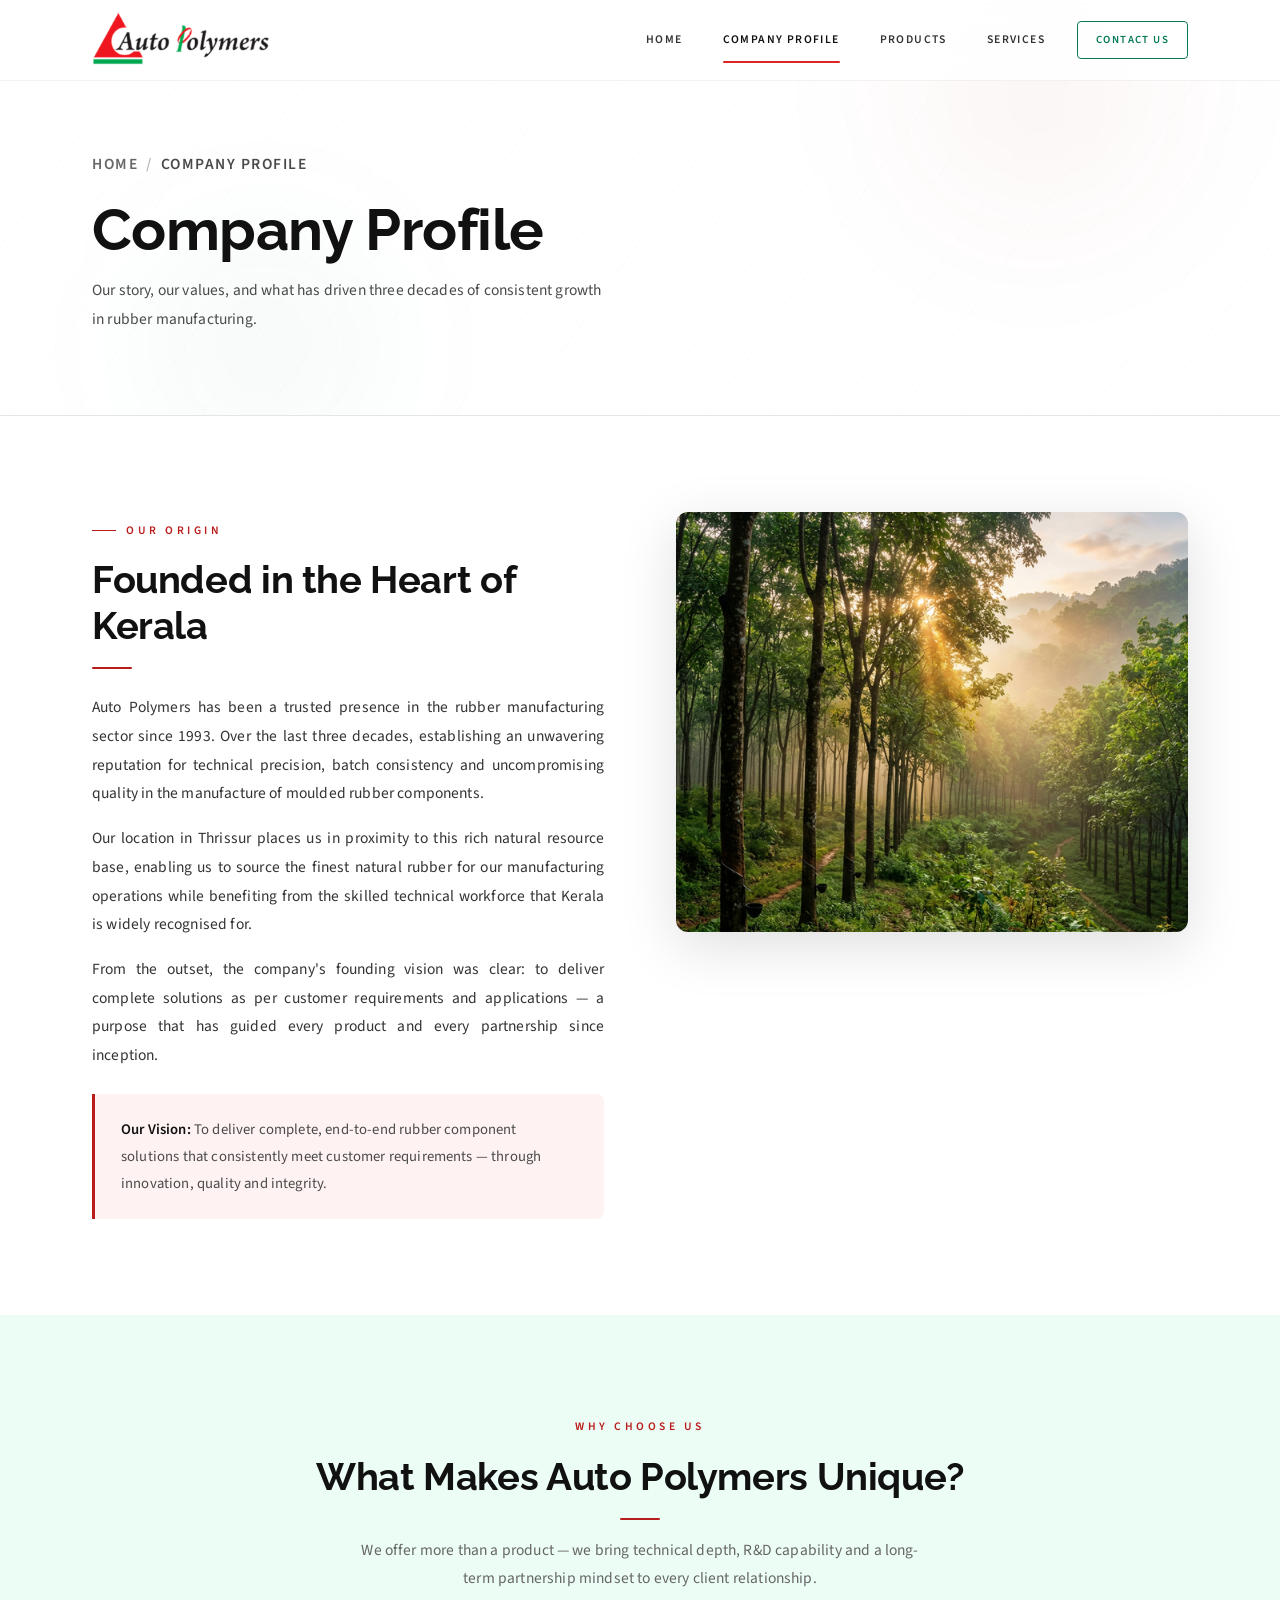
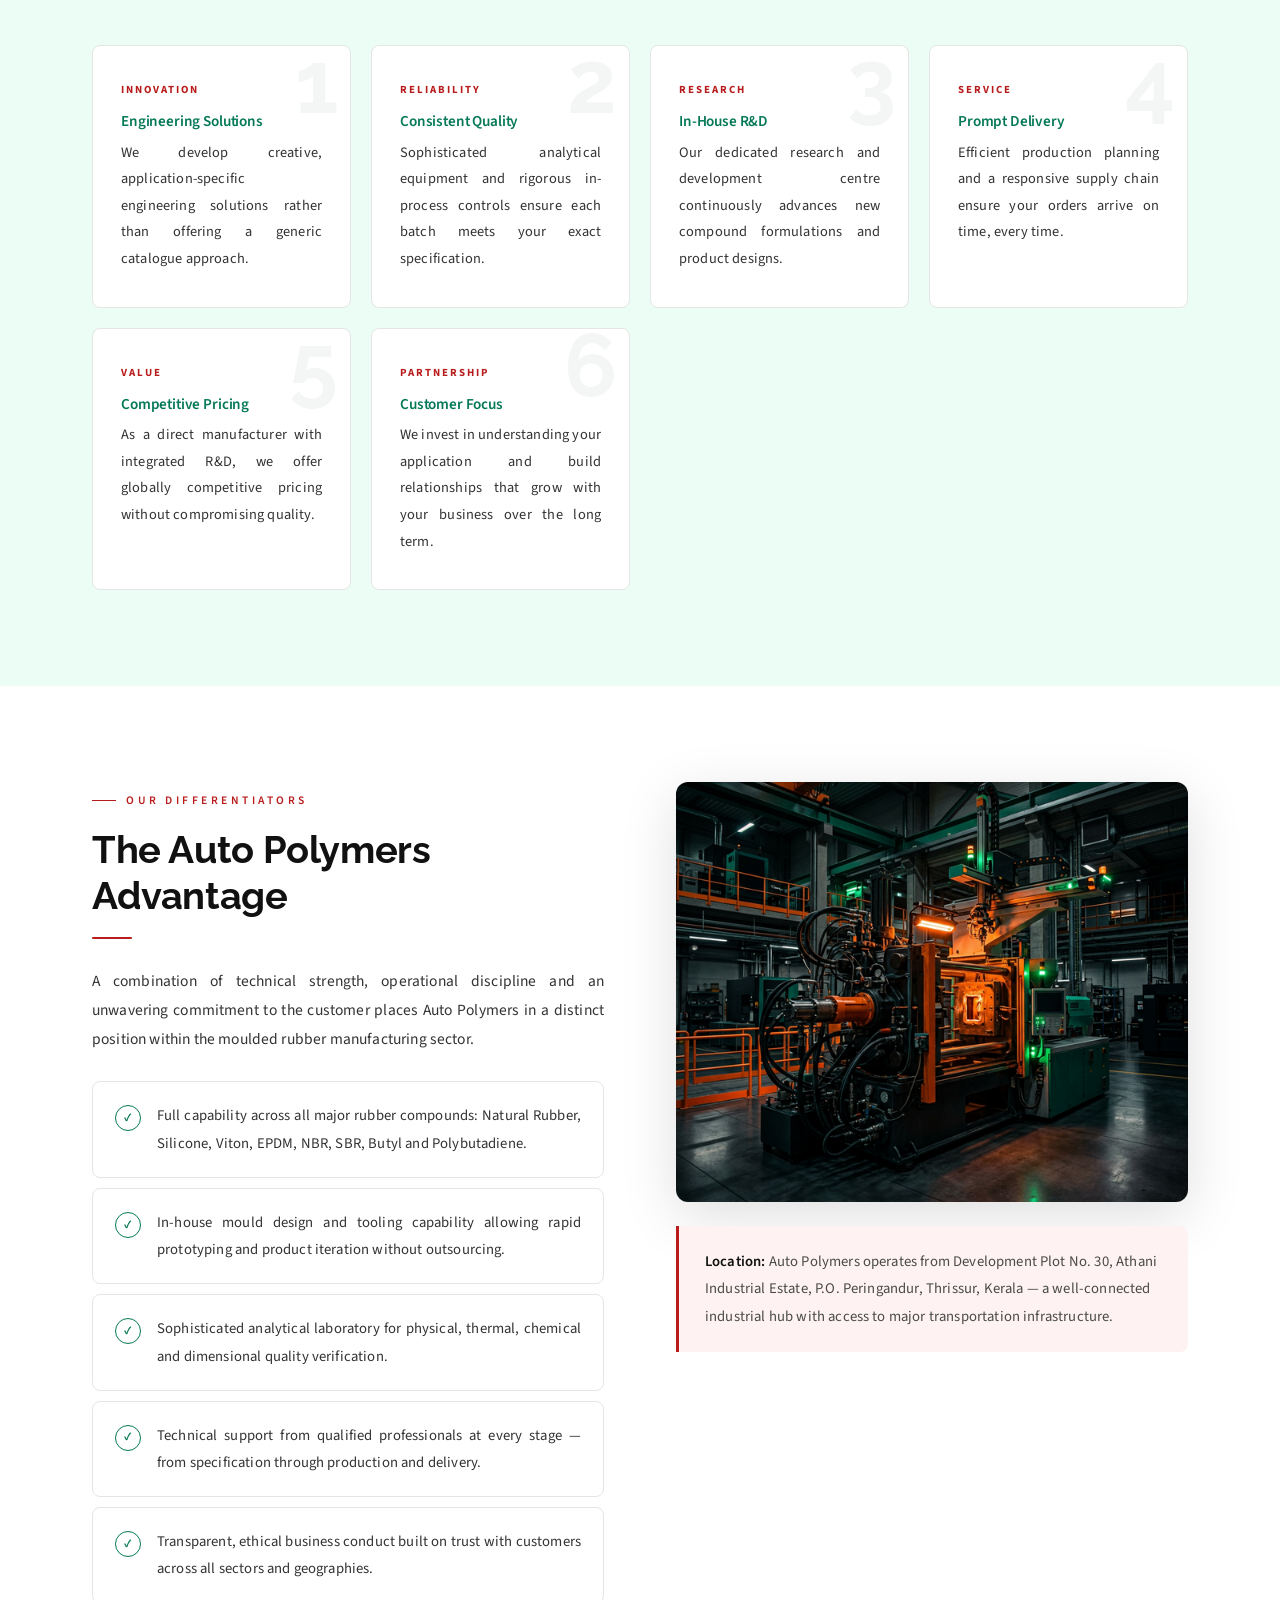
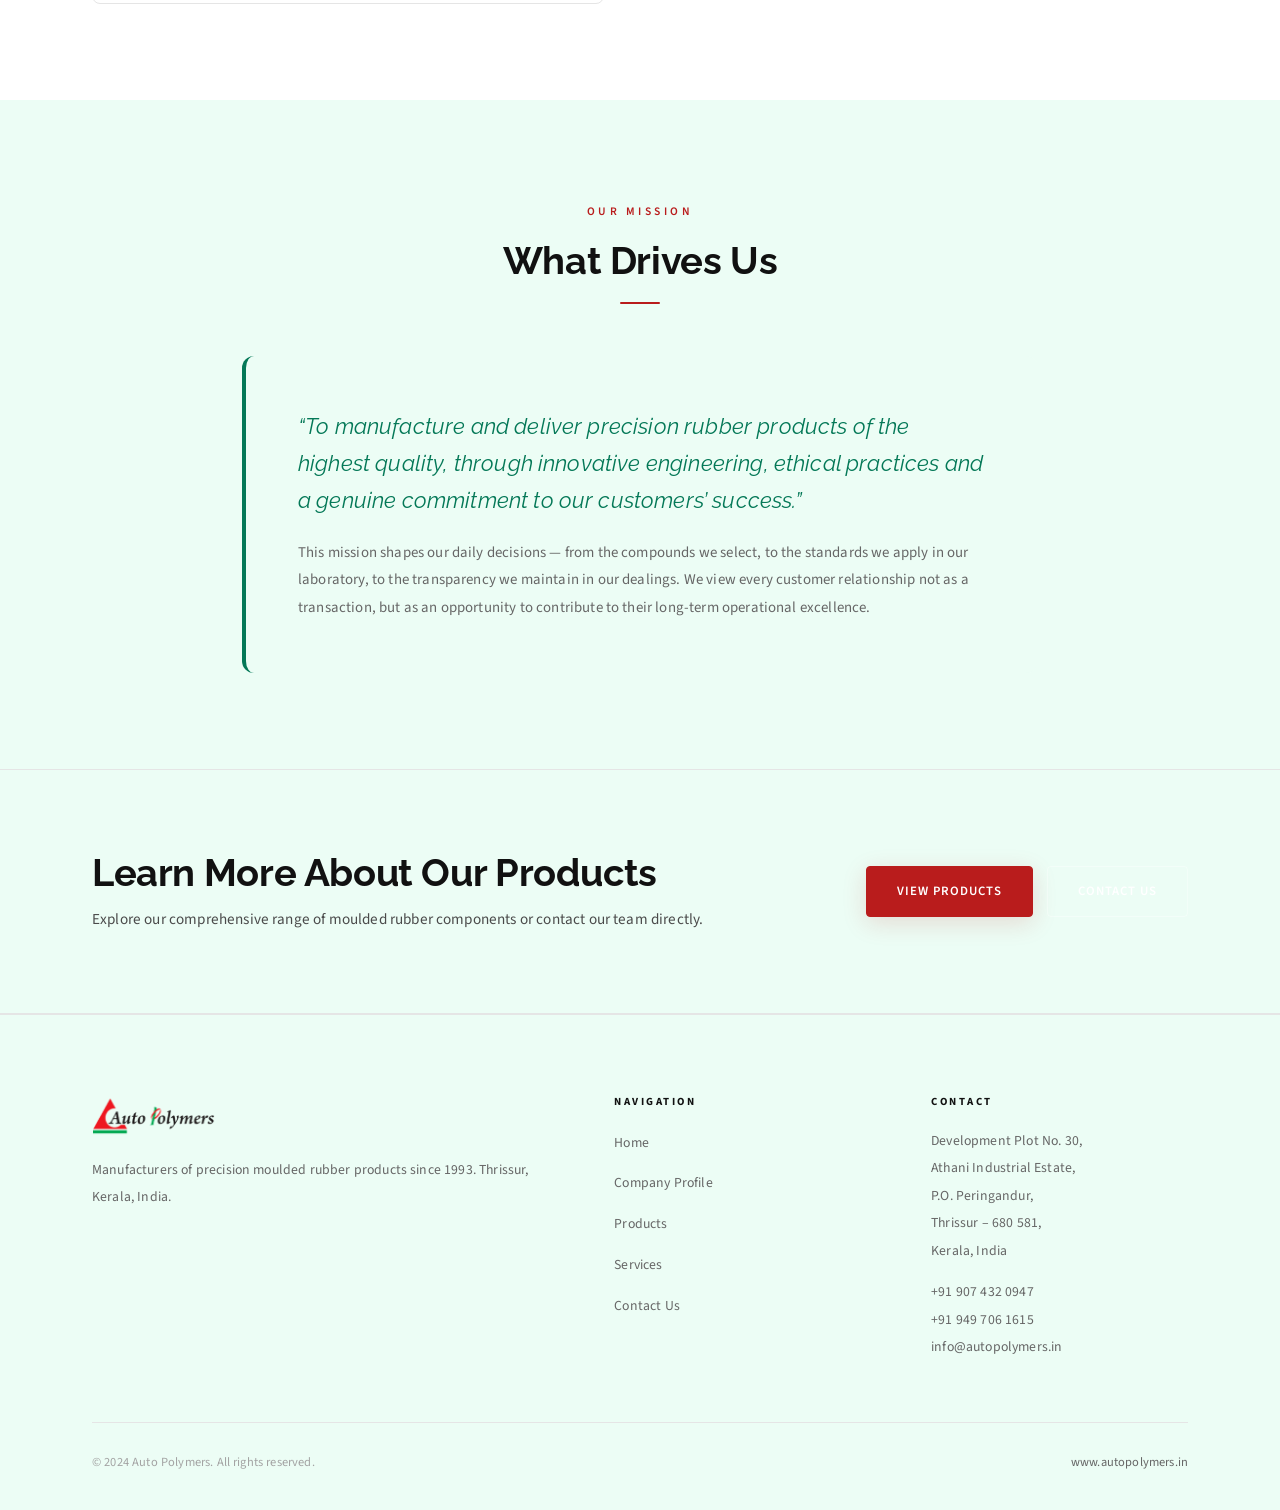
==== commit 9a02e3e5: "conntact changes" ====
--- a/company.html
+++ b/company.html
@@ -255,8 +255,8 @@
                     <p>Development Plot No. 30,<br />Athani Industrial Estate,<br />P.O. Peringandur,<br />Thrissur
                         &ndash; 680 581,<br />Kerala, India</p>
                     <p style="margin-top:14px;">
+                        <a href="tel:+919074320947">+91 907 432 0947</a><br />
                         <a href="tel:+919497061615">+91 949 706 1615</a><br />
-                        <a href="tel:+914872201053">+91 487 220 1053</a><br />
                         <a href="mailto:info@autopolymers.in">info@autopolymers.in</a>
                     </p>
                 </div>
--- a/style.css
+++ b/style.css
@@ -1130,6 +1130,24 @@
   margin-bottom: 14px;
 }
 
+.product-media {
+  position: relative;
+  height: 185px;
+  overflow: hidden;
+  border-bottom: 1px solid var(--ln);
+  background: #fff;
+  padding: 10px;
+}
+
+.product-media img {
+  width: 100%;
+  height: 100%;
+  object-fit: contain;
+  object-position: center;
+  display: block;
+  transition: opacity .35s ease;
+}
+
 .pr-tags {
   display: flex;
   flex-wrap: wrap;
@@ -1361,6 +1379,54 @@
   background: var(--o500);
   border-color: var(--o500);
   color: var(--wh);
+}
+.client-logos {
+  margin-top: 26px;
+  display: grid;
+  grid-template-columns: repeat(auto-fit, minmax(170px, 1fr));
+  gap: 14px;
+}
+
+.client-logo-card {
+  min-height: 110px;
+  background: var(--wh);
+  border: 1px solid var(--ln);
+  border-radius: var(--r8);
+  display: flex;
+  align-items: center;
+  justify-content: center;
+  padding: 18px;
+  transition: all var(--dur) var(--ease);
+}
+
+.client-logo-card:hover {
+  transform: translateY(-3px);
+  border-color: rgba(224, 88, 0, .3);
+  box-shadow: var(--sh1);
+}
+
+.client-logo-card img {
+  max-width: 100%;
+  max-height: 58px;
+  width: auto;
+  height: auto;
+  object-fit: contain;
+  filter: grayscale(100%);
+  opacity: .9;
+  transition: filter var(--dur), opacity var(--dur);
+}
+
+.client-logo-card img.logo-large {
+  max-height: 74px;
+}
+
+.client-logo-card img.logo-ocean {
+  max-height: 95px;
+}
+
+.client-logo-card:hover img {
+  filter: grayscale(0%);
+  opacity: 1;
 }
 
 /* ─── Compounds ──────────────────────────────────────────── */
@@ -2240,4 +2306,4 @@
   .attr-grid {
     grid-template-columns: 1fr;
   }
-}+}
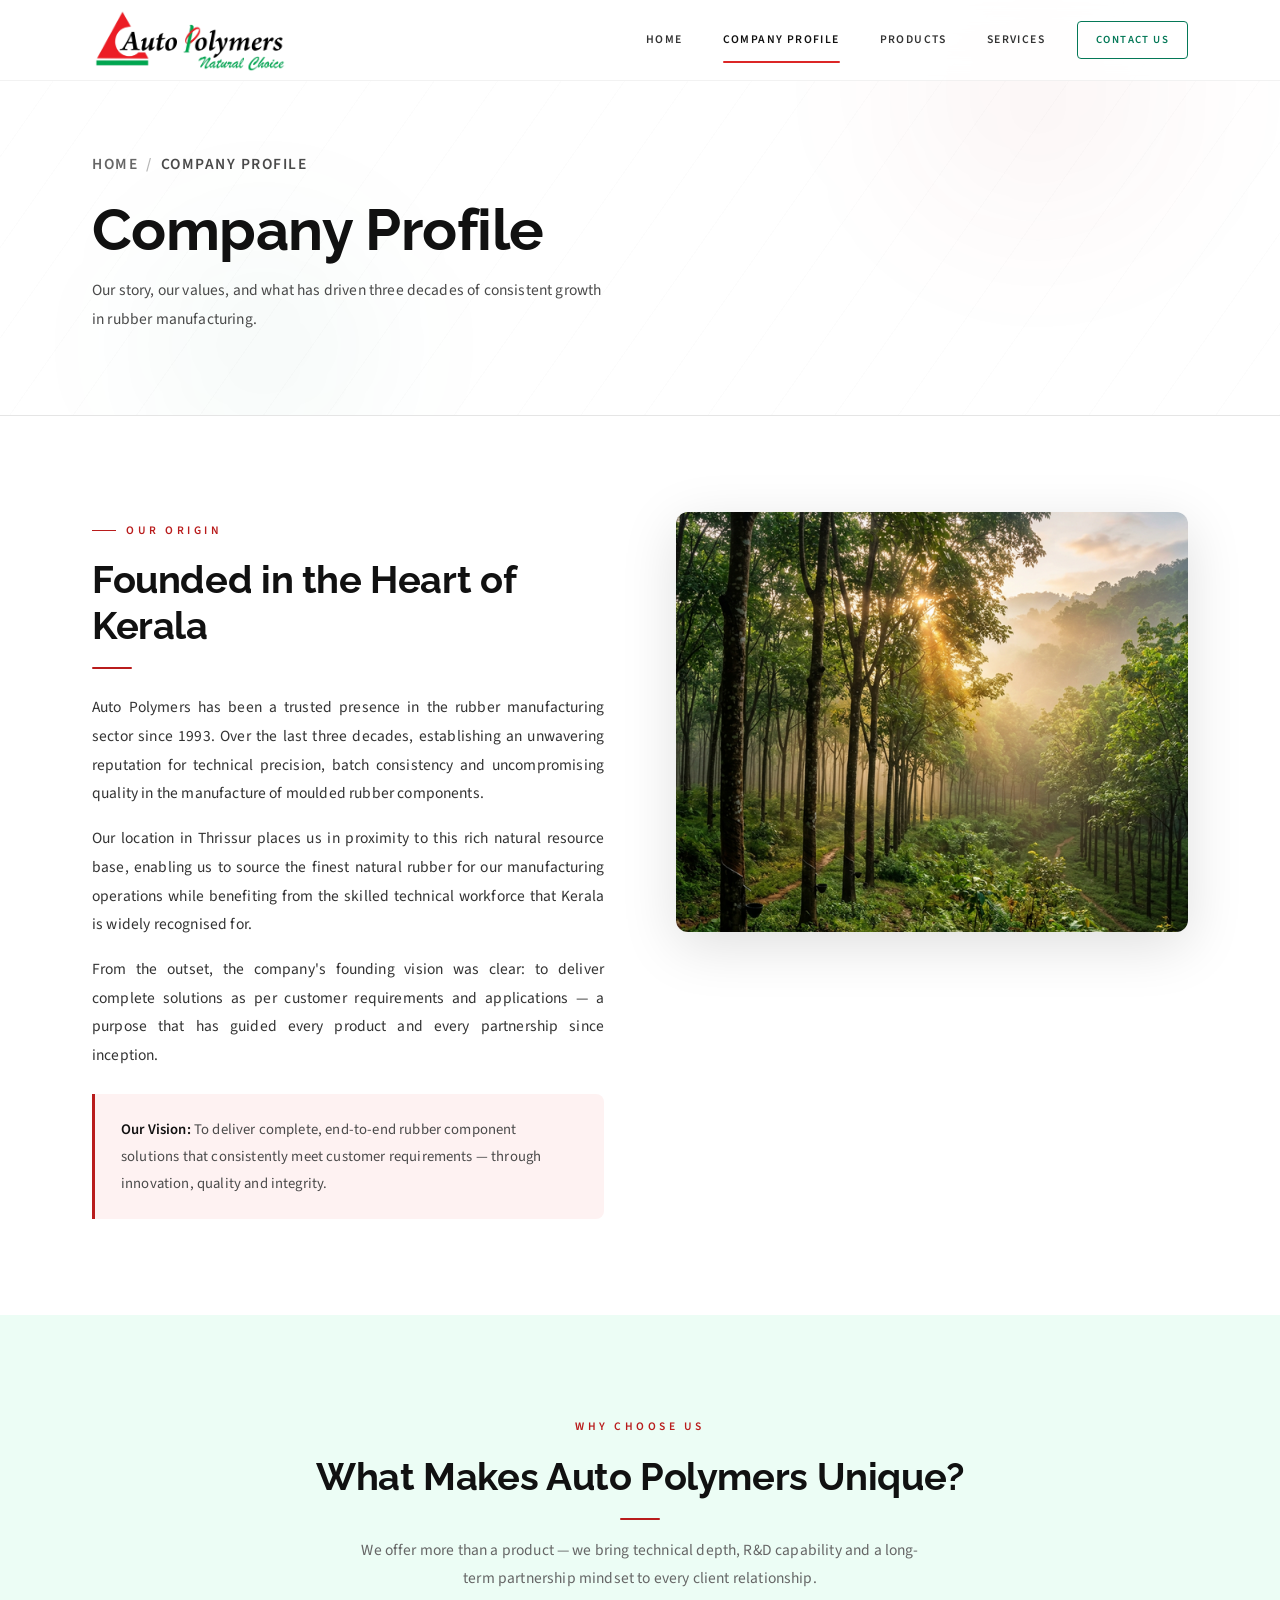
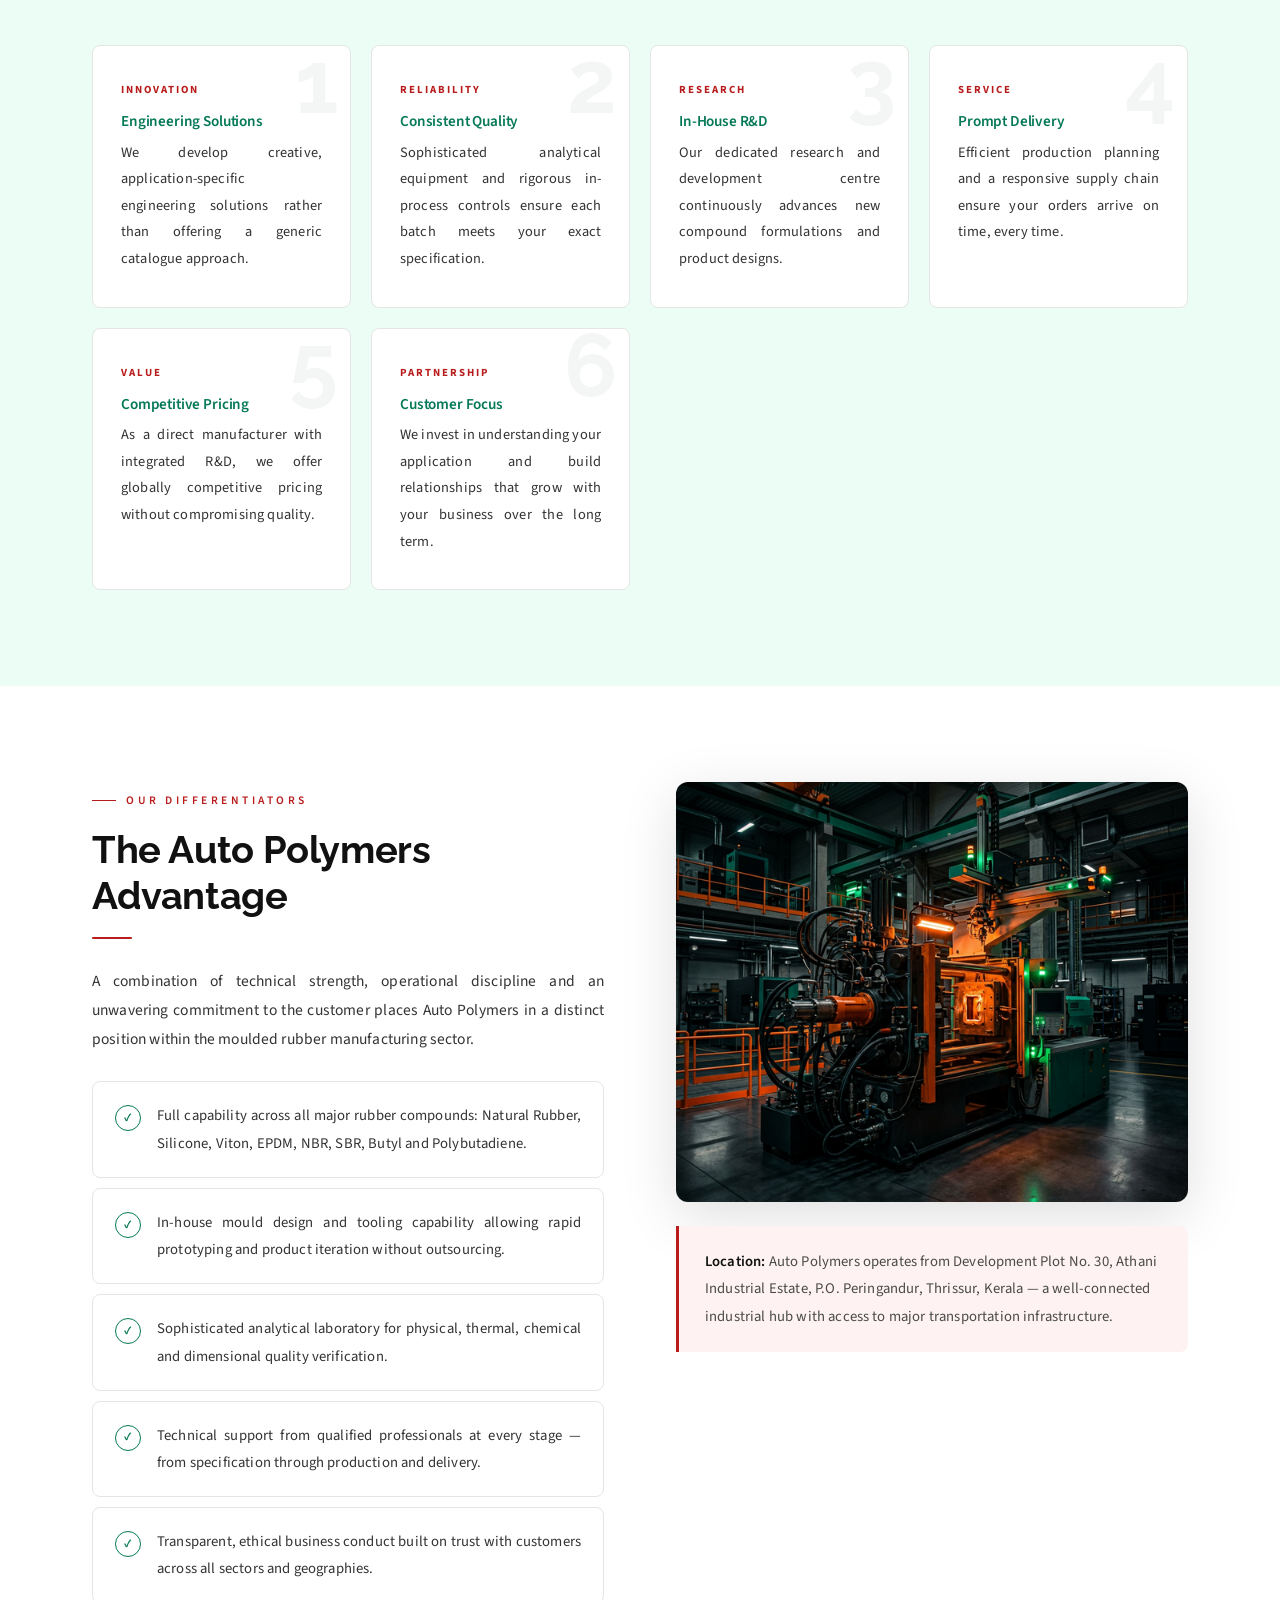
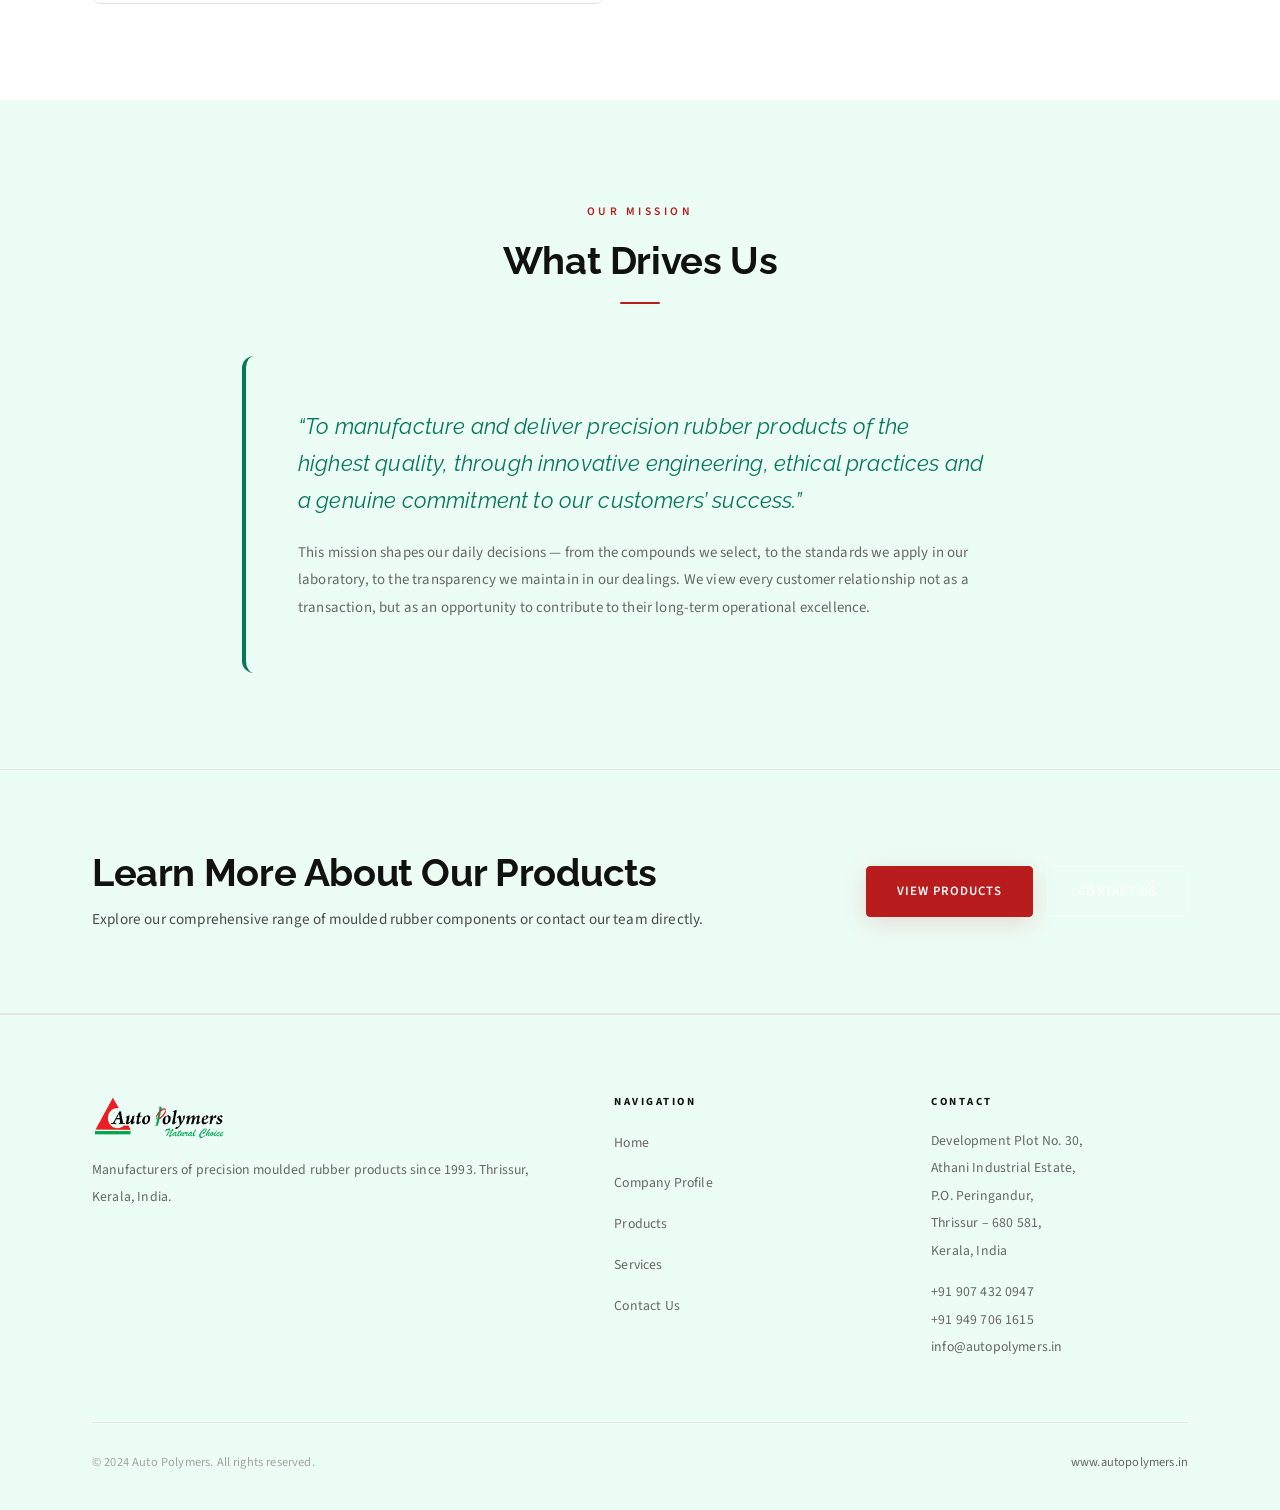
==== commit b246ff76: "logo updated" ====
--- a/company.html
+++ b/company.html
@@ -17,7 +17,7 @@
 
     <nav class="navbar" id="navbar">
         <div class="container nav-inner">
-            <a href="index.html" class="nav-logo"><img src="Logo.png" alt="Auto Polymers" /></a>
+            <a href="index.html" class="nav-logo"><img src="auto-logo.png" alt="Auto Polymers" /></a>
             <div class="nav-links" id="navLinks">
                 <a href="index.html">Home</a>
                 <a href="company.html" class="active">Company Profile</a>
@@ -237,7 +237,7 @@
         <div class="container">
             <div class="footer-top">
                 <div class="f-brand">
-                    <img src="Logo.png" alt="Auto Polymers" />
+                    <img src="auto-logo.png" alt="Auto Polymers" />
                     <p>Manufacturers of precision moulded rubber products since 1993. Thrissur, Kerala, India.</p>
                 </div>
                 <div class="f-col">
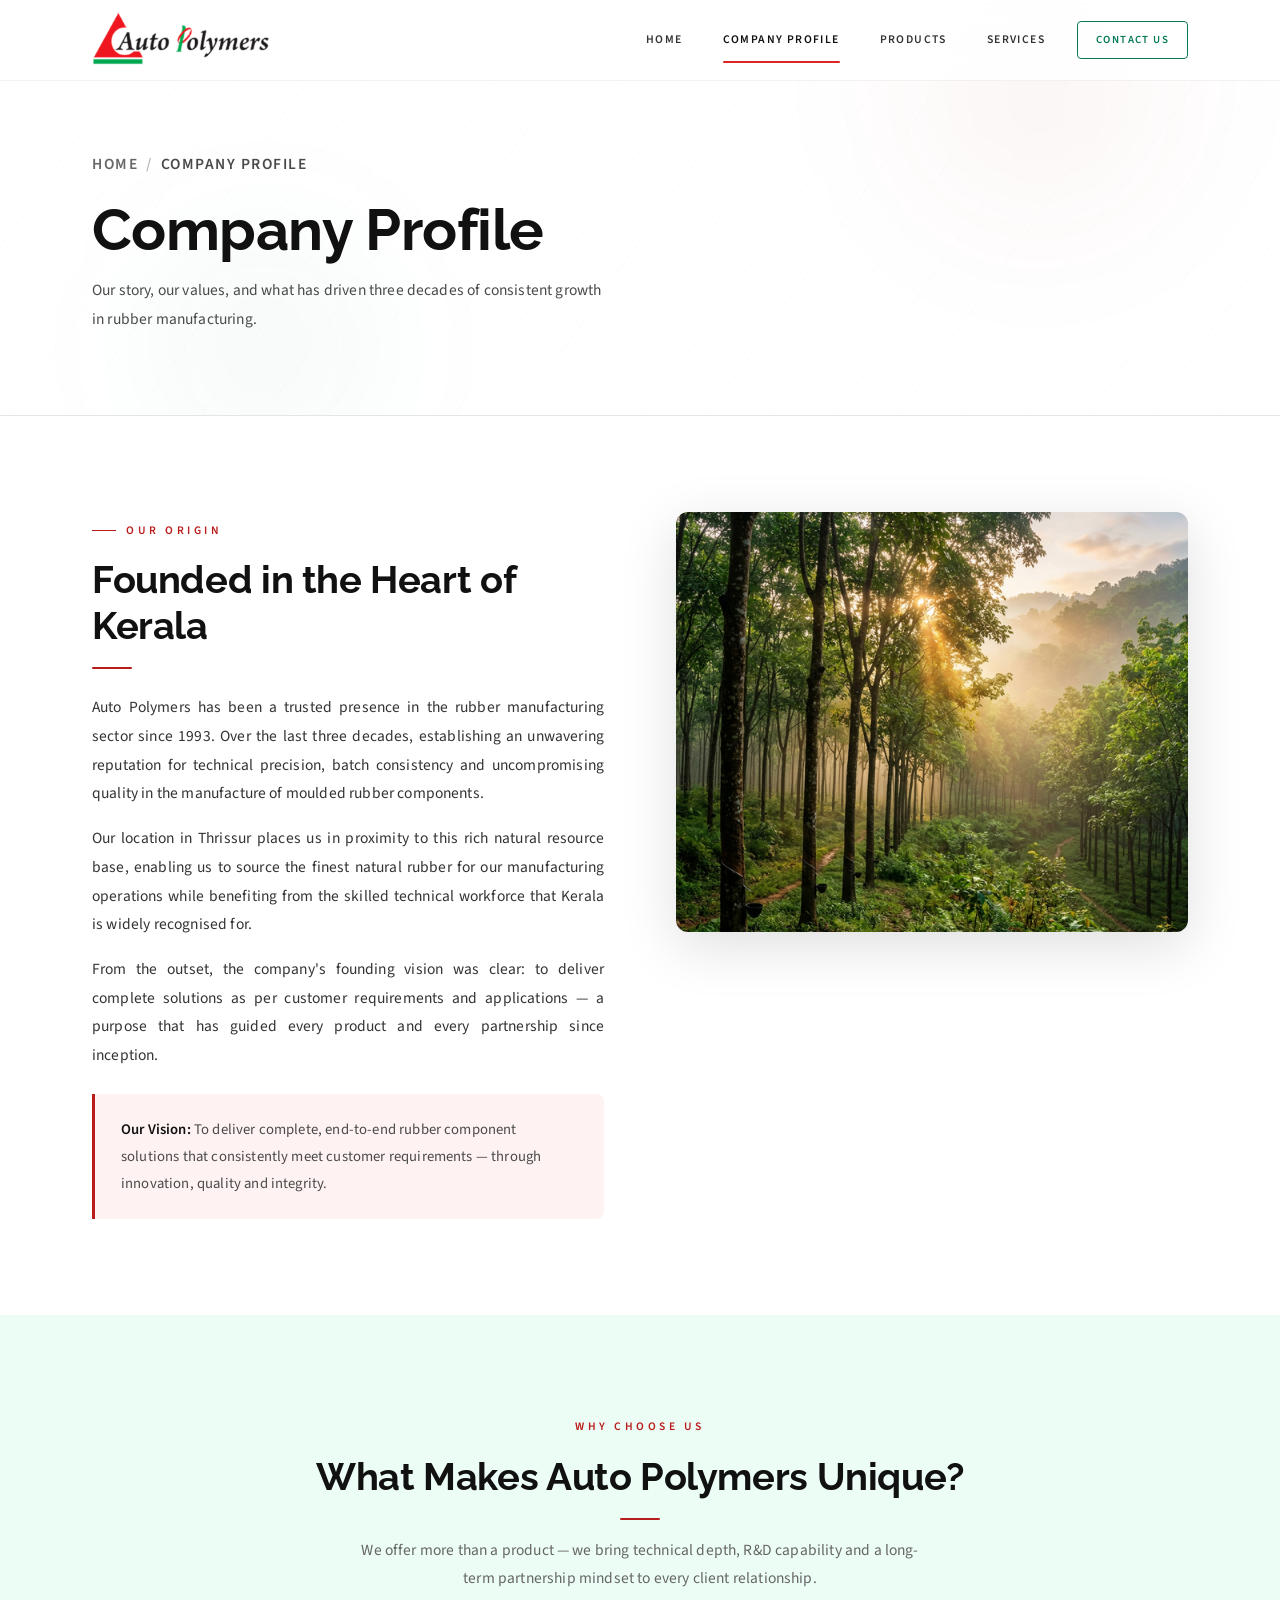
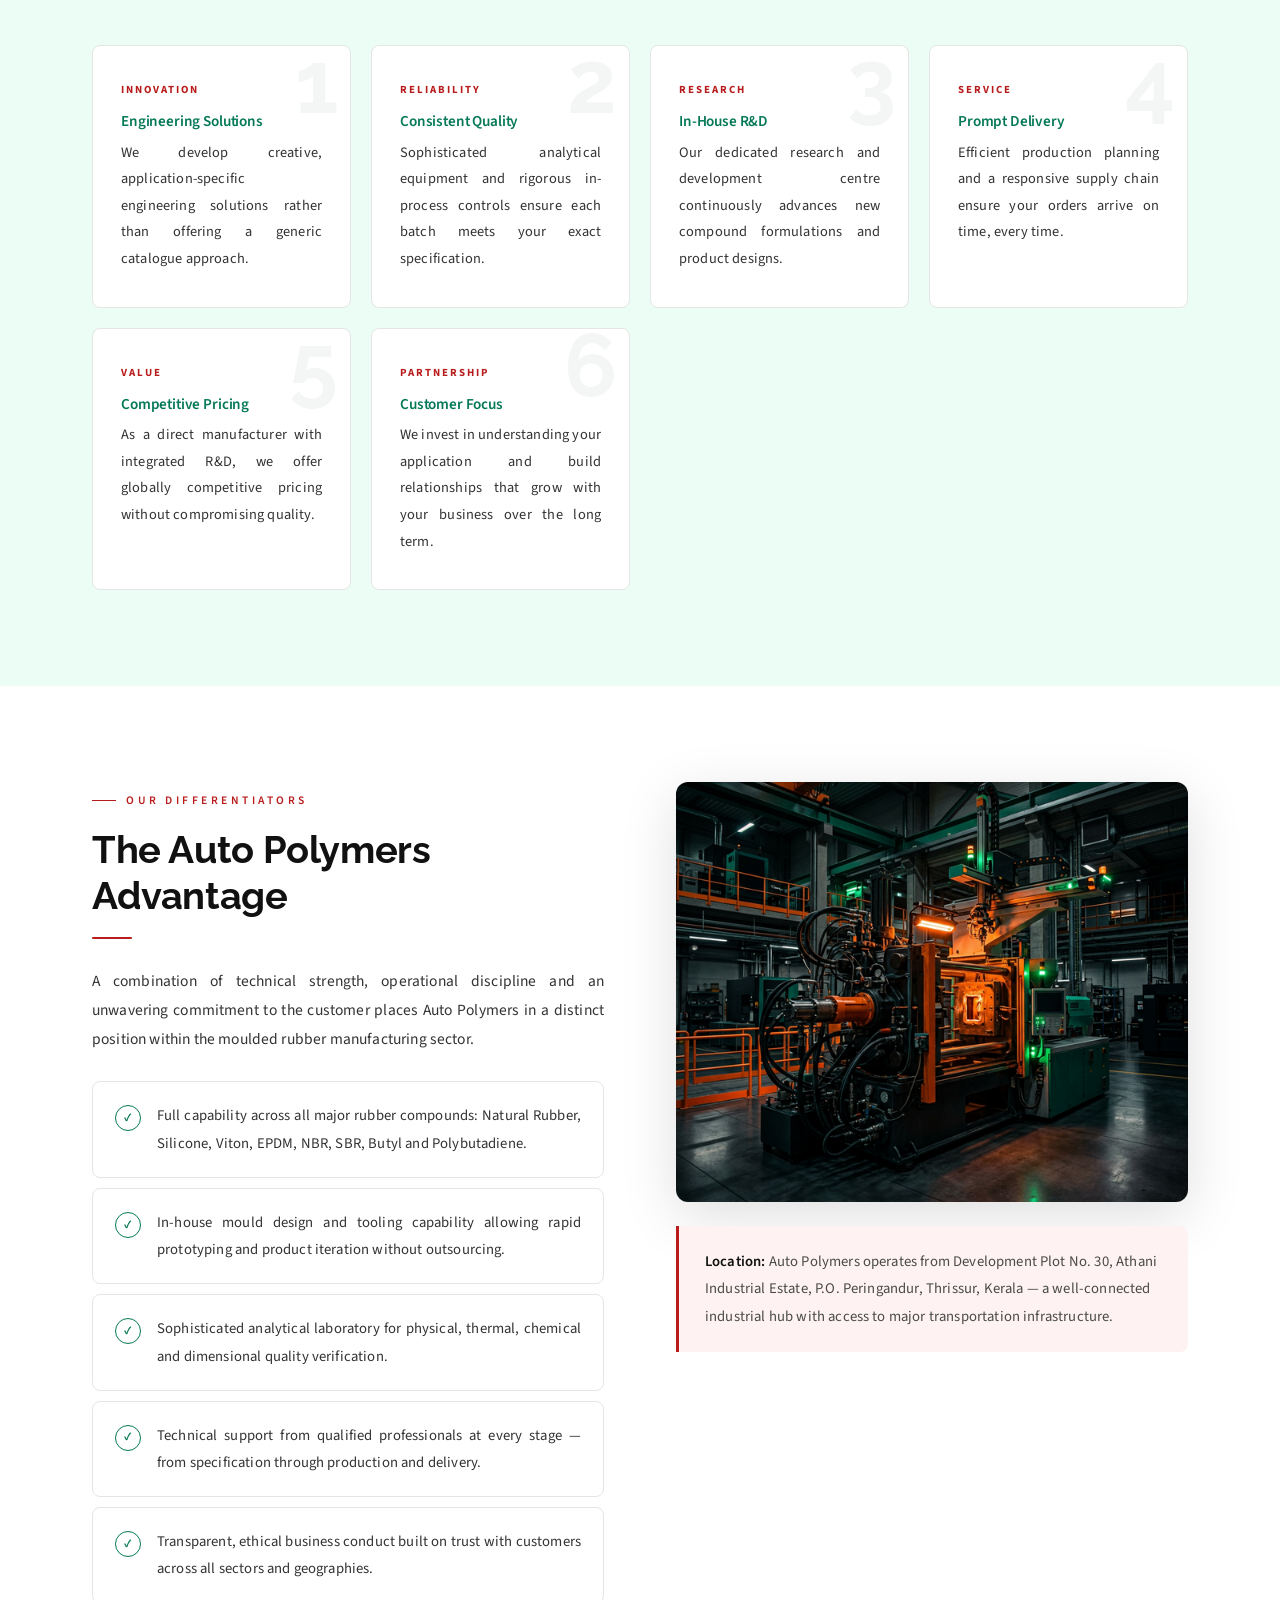
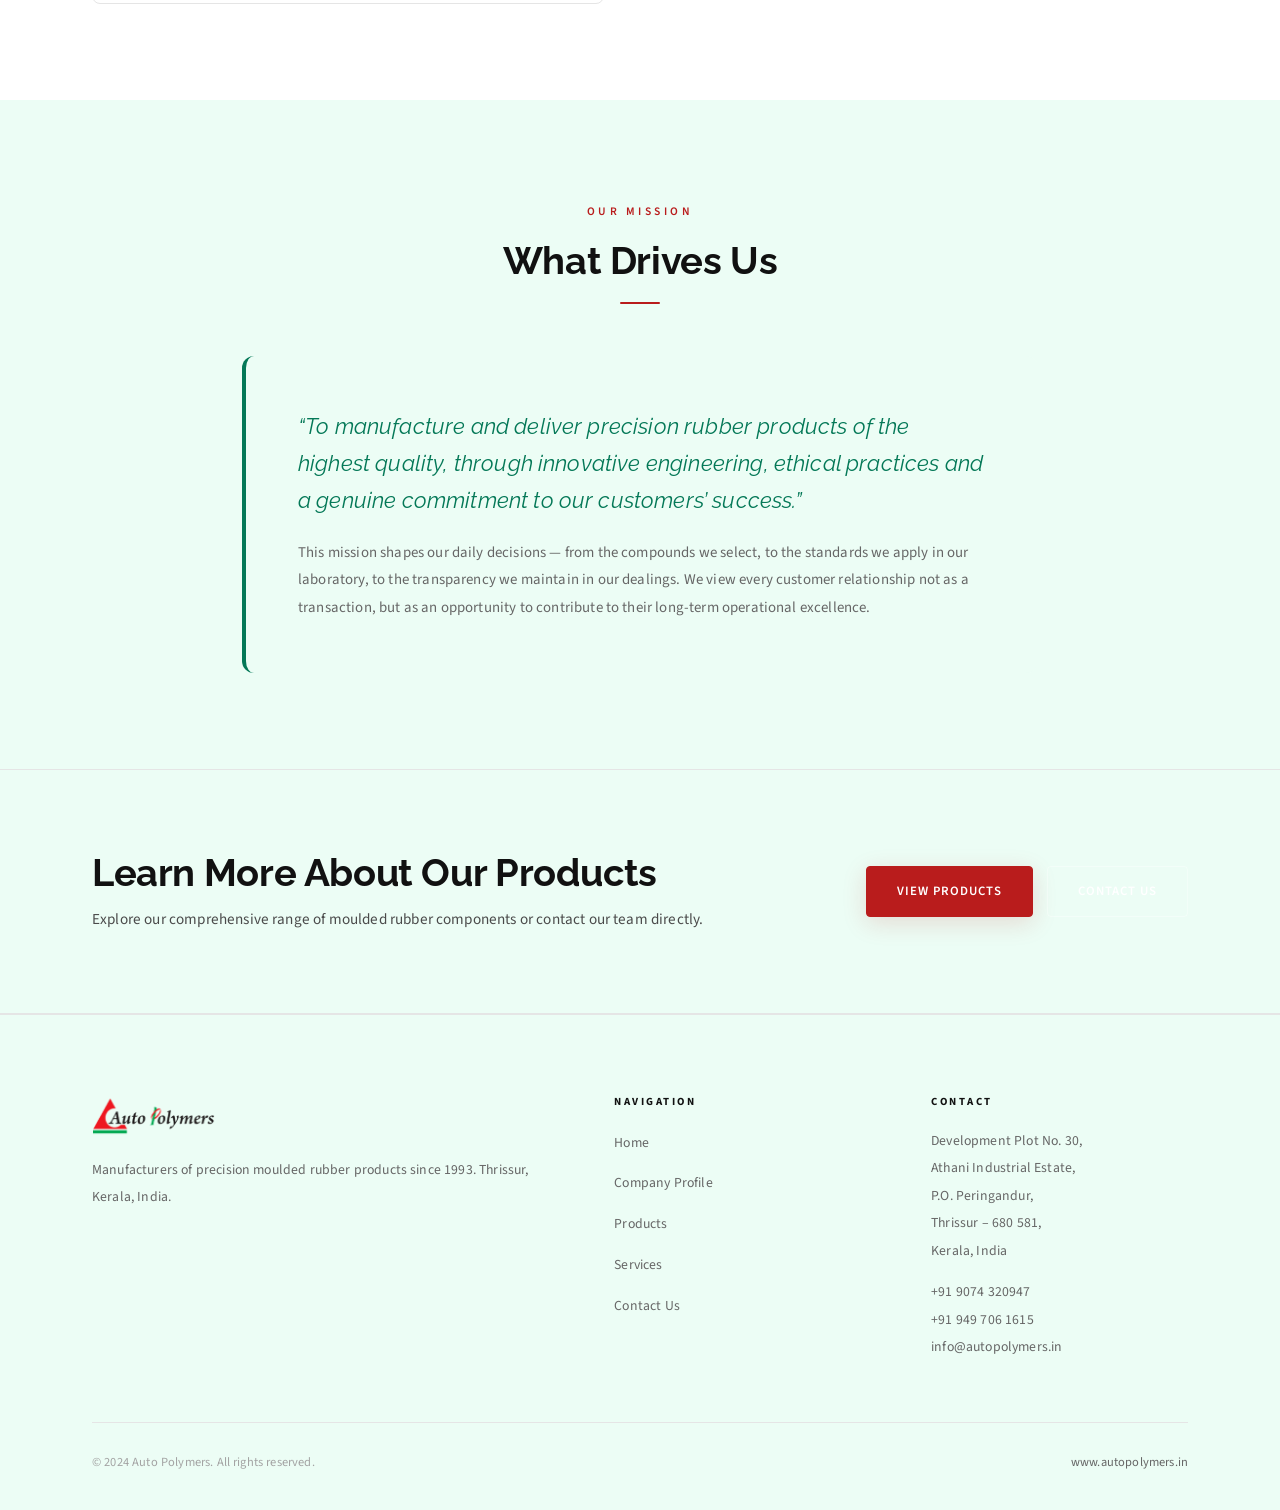
==== commit 1cb7e0e4: "social media updated" ====
--- a/company.html
+++ b/company.html
@@ -17,7 +17,7 @@
 
     <nav class="navbar" id="navbar">
         <div class="container nav-inner">
-            <a href="index.html" class="nav-logo"><img src="auto-logo.png" alt="Auto Polymers" /></a>
+            <a href="index.html" class="nav-logo"><img src="Logo.png" alt="Auto Polymers" /></a>
             <div class="nav-links" id="navLinks">
                 <a href="index.html">Home</a>
                 <a href="company.html" class="active">Company Profile</a>
@@ -237,7 +237,7 @@
         <div class="container">
             <div class="footer-top">
                 <div class="f-brand">
-                    <img src="auto-logo.png" alt="Auto Polymers" />
+                    <img src="Logo.png" alt="Auto Polymers" />
                     <p>Manufacturers of precision moulded rubber products since 1993. Thrissur, Kerala, India.</p>
                 </div>
                 <div class="f-col">
@@ -255,7 +255,7 @@
                     <p>Development Plot No. 30,<br />Athani Industrial Estate,<br />P.O. Peringandur,<br />Thrissur
                         &ndash; 680 581,<br />Kerala, India</p>
                     <p style="margin-top:14px;">
-                        <a href="tel:+919074320947">+91 907 432 0947</a><br />
+                        <a href="tel:+919074320947">+91 9074 320947</a><br />
                         <a href="tel:+919497061615">+91 949 706 1615</a><br />
                         <a href="mailto:info@autopolymers.in">info@autopolymers.in</a>
                     </p>
--- a/style.css
+++ b/style.css
@@ -1130,24 +1130,6 @@
   margin-bottom: 14px;
 }
 
-.product-media {
-  position: relative;
-  height: 185px;
-  overflow: hidden;
-  border-bottom: 1px solid var(--ln);
-  background: #fff;
-  padding: 10px;
-}
-
-.product-media img {
-  width: 100%;
-  height: 100%;
-  object-fit: contain;
-  object-position: center;
-  display: block;
-  transition: opacity .35s ease;
-}
-
 .pr-tags {
   display: flex;
   flex-wrap: wrap;
@@ -1379,54 +1361,6 @@
   background: var(--o500);
   border-color: var(--o500);
   color: var(--wh);
-}
-.client-logos {
-  margin-top: 26px;
-  display: grid;
-  grid-template-columns: repeat(auto-fit, minmax(170px, 1fr));
-  gap: 14px;
-}
-
-.client-logo-card {
-  min-height: 110px;
-  background: var(--wh);
-  border: 1px solid var(--ln);
-  border-radius: var(--r8);
-  display: flex;
-  align-items: center;
-  justify-content: center;
-  padding: 18px;
-  transition: all var(--dur) var(--ease);
-}
-
-.client-logo-card:hover {
-  transform: translateY(-3px);
-  border-color: rgba(224, 88, 0, .3);
-  box-shadow: var(--sh1);
-}
-
-.client-logo-card img {
-  max-width: 100%;
-  max-height: 58px;
-  width: auto;
-  height: auto;
-  object-fit: contain;
-  filter: grayscale(100%);
-  opacity: .9;
-  transition: filter var(--dur), opacity var(--dur);
-}
-
-.client-logo-card img.logo-large {
-  max-height: 74px;
-}
-
-.client-logo-card img.logo-ocean {
-  max-height: 95px;
-}
-
-.client-logo-card:hover img {
-  filter: grayscale(0%);
-  opacity: 1;
 }
 
 /* ─── Compounds ──────────────────────────────────────────── */
@@ -2109,6 +2043,42 @@
   color: var(--t500);
 }
 
+.social-links {
+  margin-top: 16px;
+  display: flex;
+  flex-wrap: wrap;
+  gap: 10px;
+}
+
+.social-link {
+  display: inline-flex;
+  align-items: center;
+  gap: 8px;
+  padding: 7px 12px;
+  border: 1px solid rgba(4, 120, 87, .28);
+  border-radius: 999px;
+  background: linear-gradient(180deg, #ffffff 0%, #f5fdf9 100%);
+  color: var(--g800);
+  font-size: .82rem;
+  font-weight: 600;
+  line-height: 1;
+  transition: transform var(--dur) var(--spring), box-shadow var(--dur) var(--ease), border-color var(--dur) var(--ease), color var(--dur) var(--ease);
+}
+
+.social-link:hover {
+  transform: translateY(-2px);
+  border-color: var(--g700);
+  color: var(--g700);
+  box-shadow: var(--sh1);
+}
+
+.social-link svg {
+  width: 16px;
+  height: 16px;
+  fill: currentColor;
+  flex: 0 0 16px;
+}
+
 .footer-bot {
   border-top: 1px solid var(--ln);
   padding-top: 28px;
@@ -2223,6 +2193,10 @@
 
   .cta-inner p {
     text-align: center;
+  }
+
+  .social-links {
+    margin-top: 14px;
   }
 }
 
